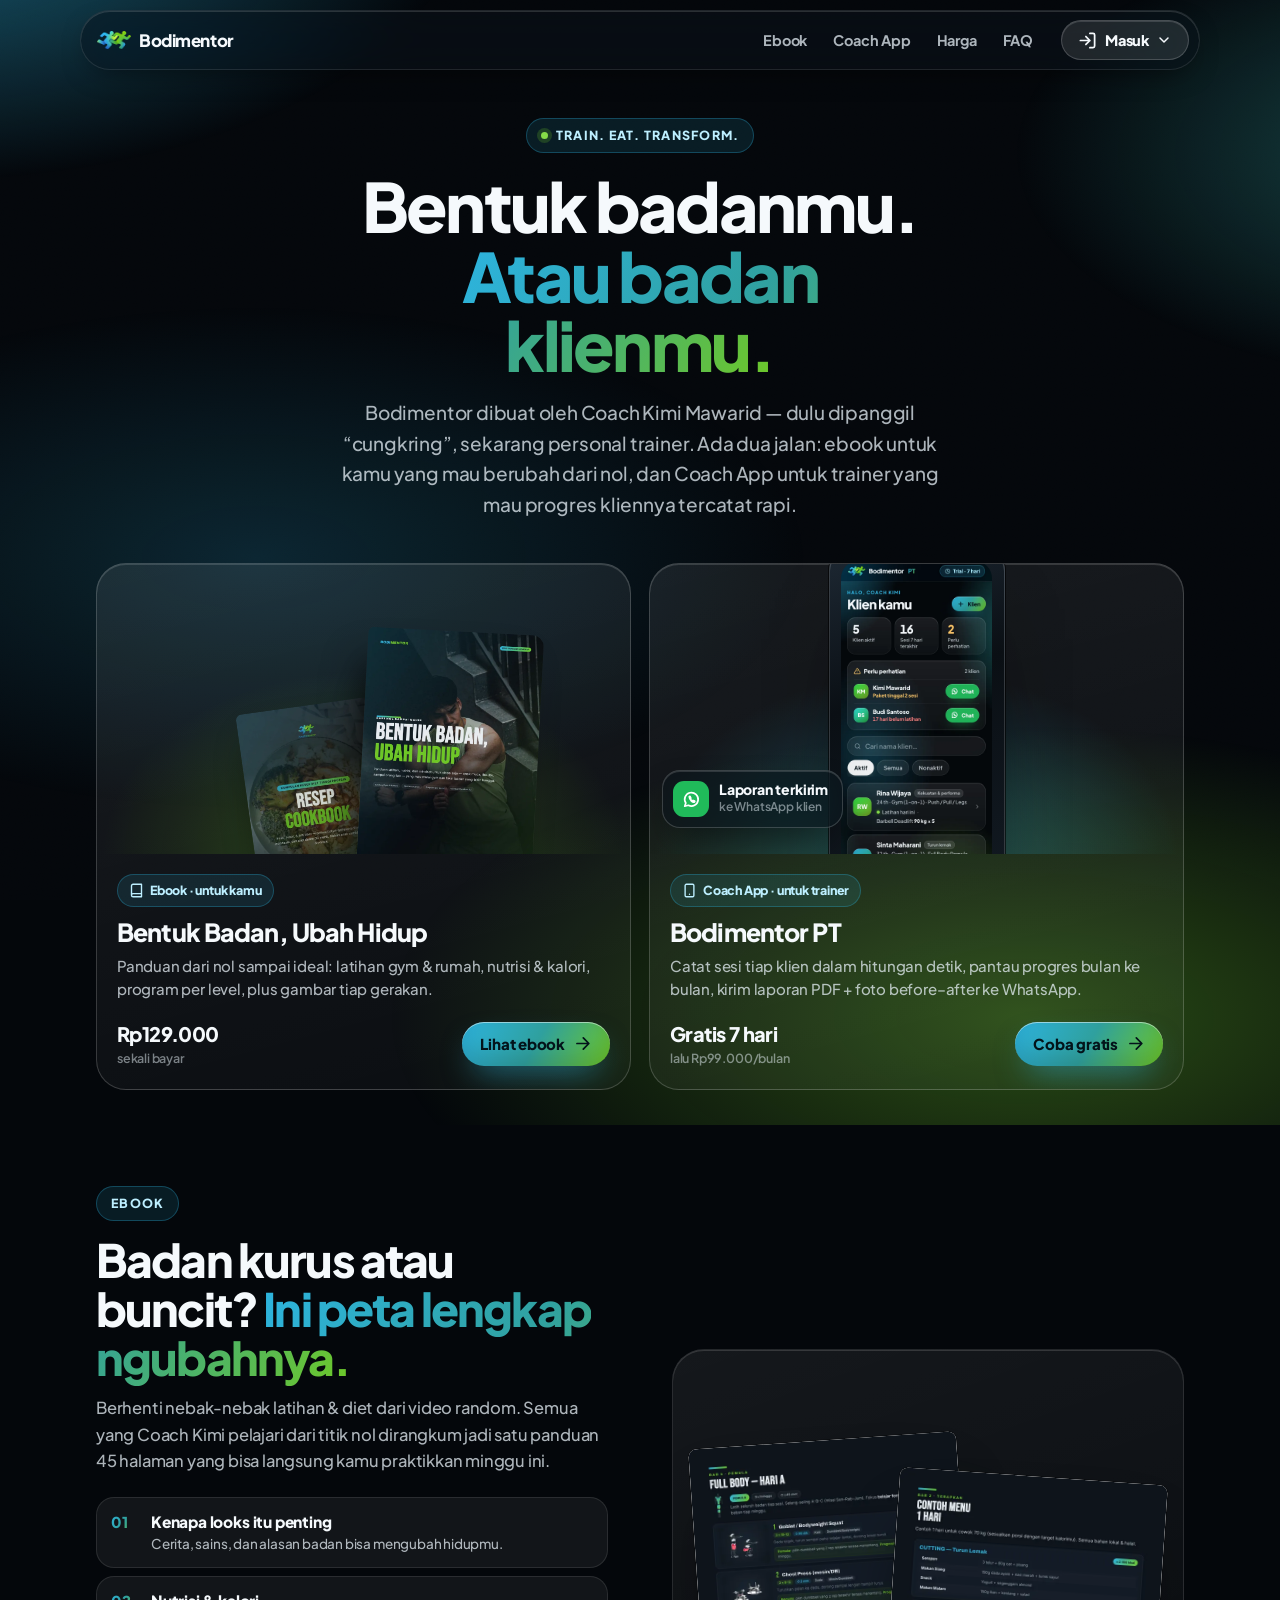
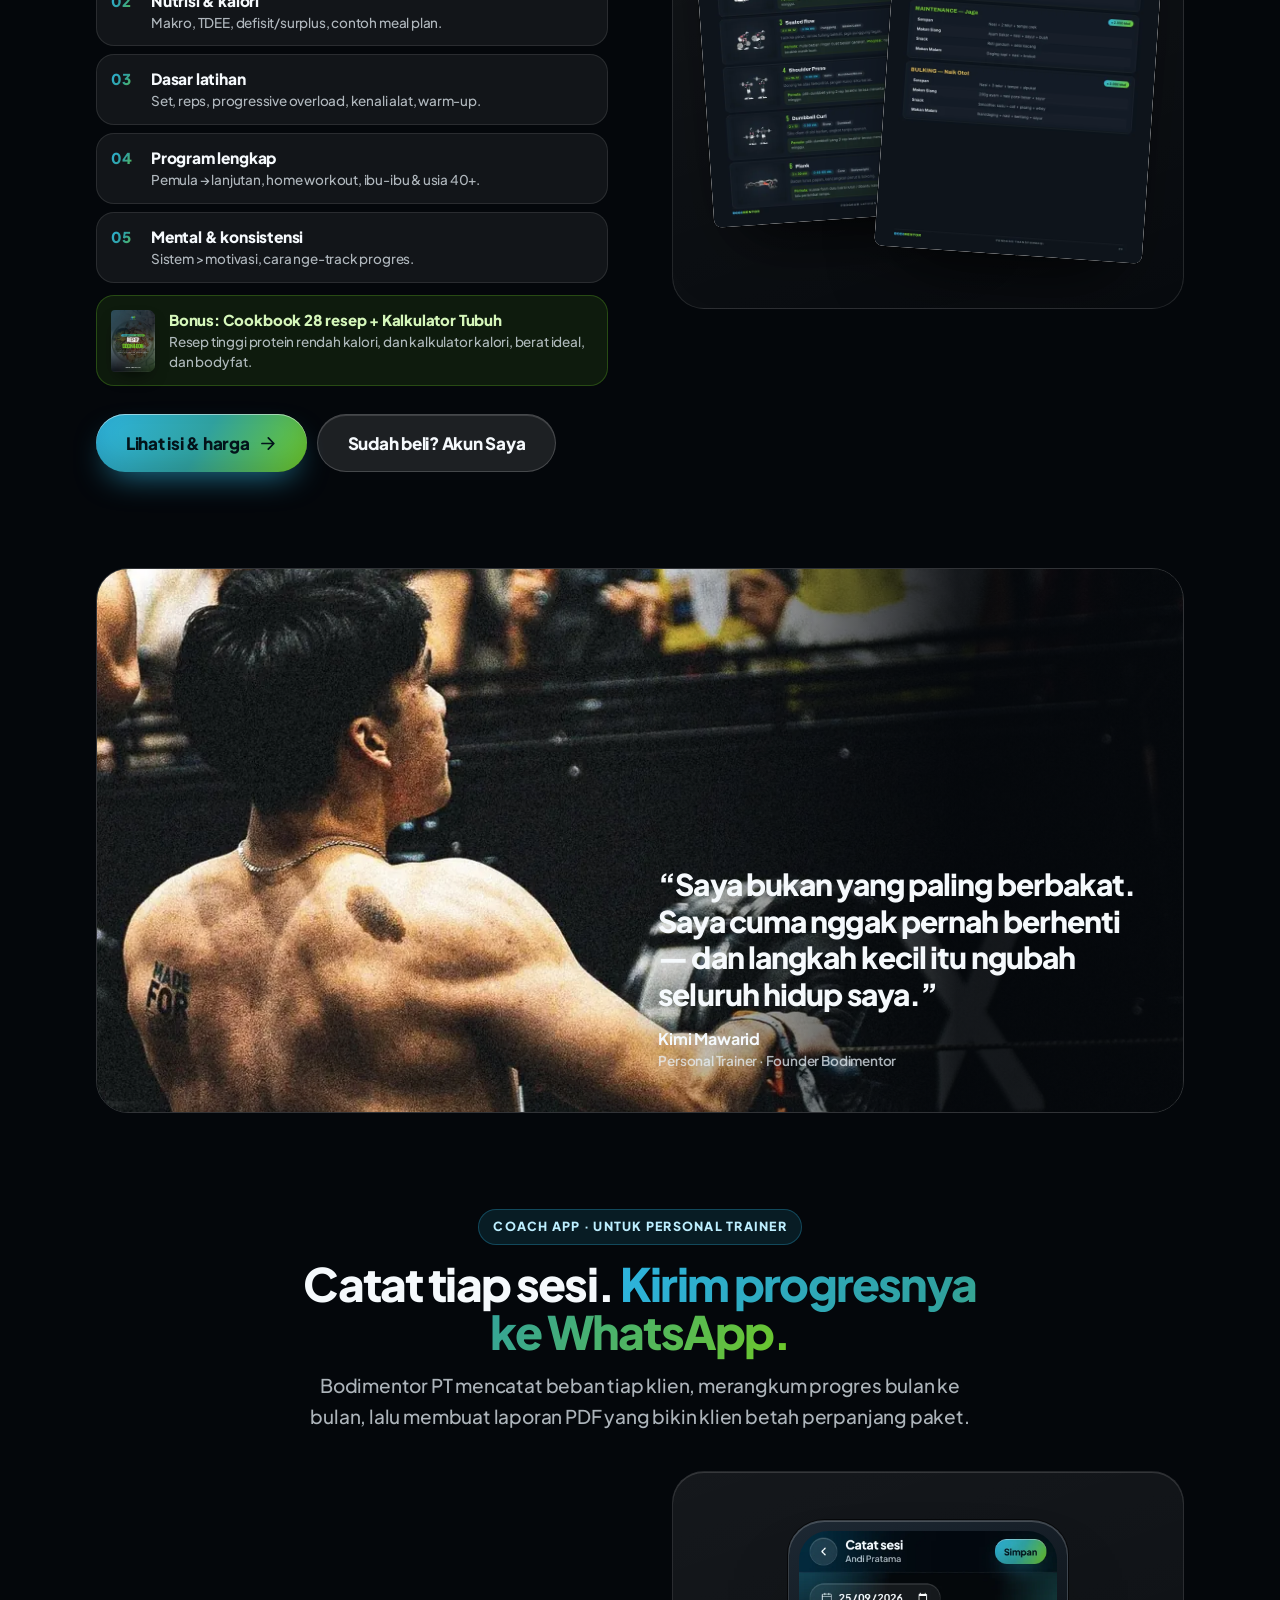
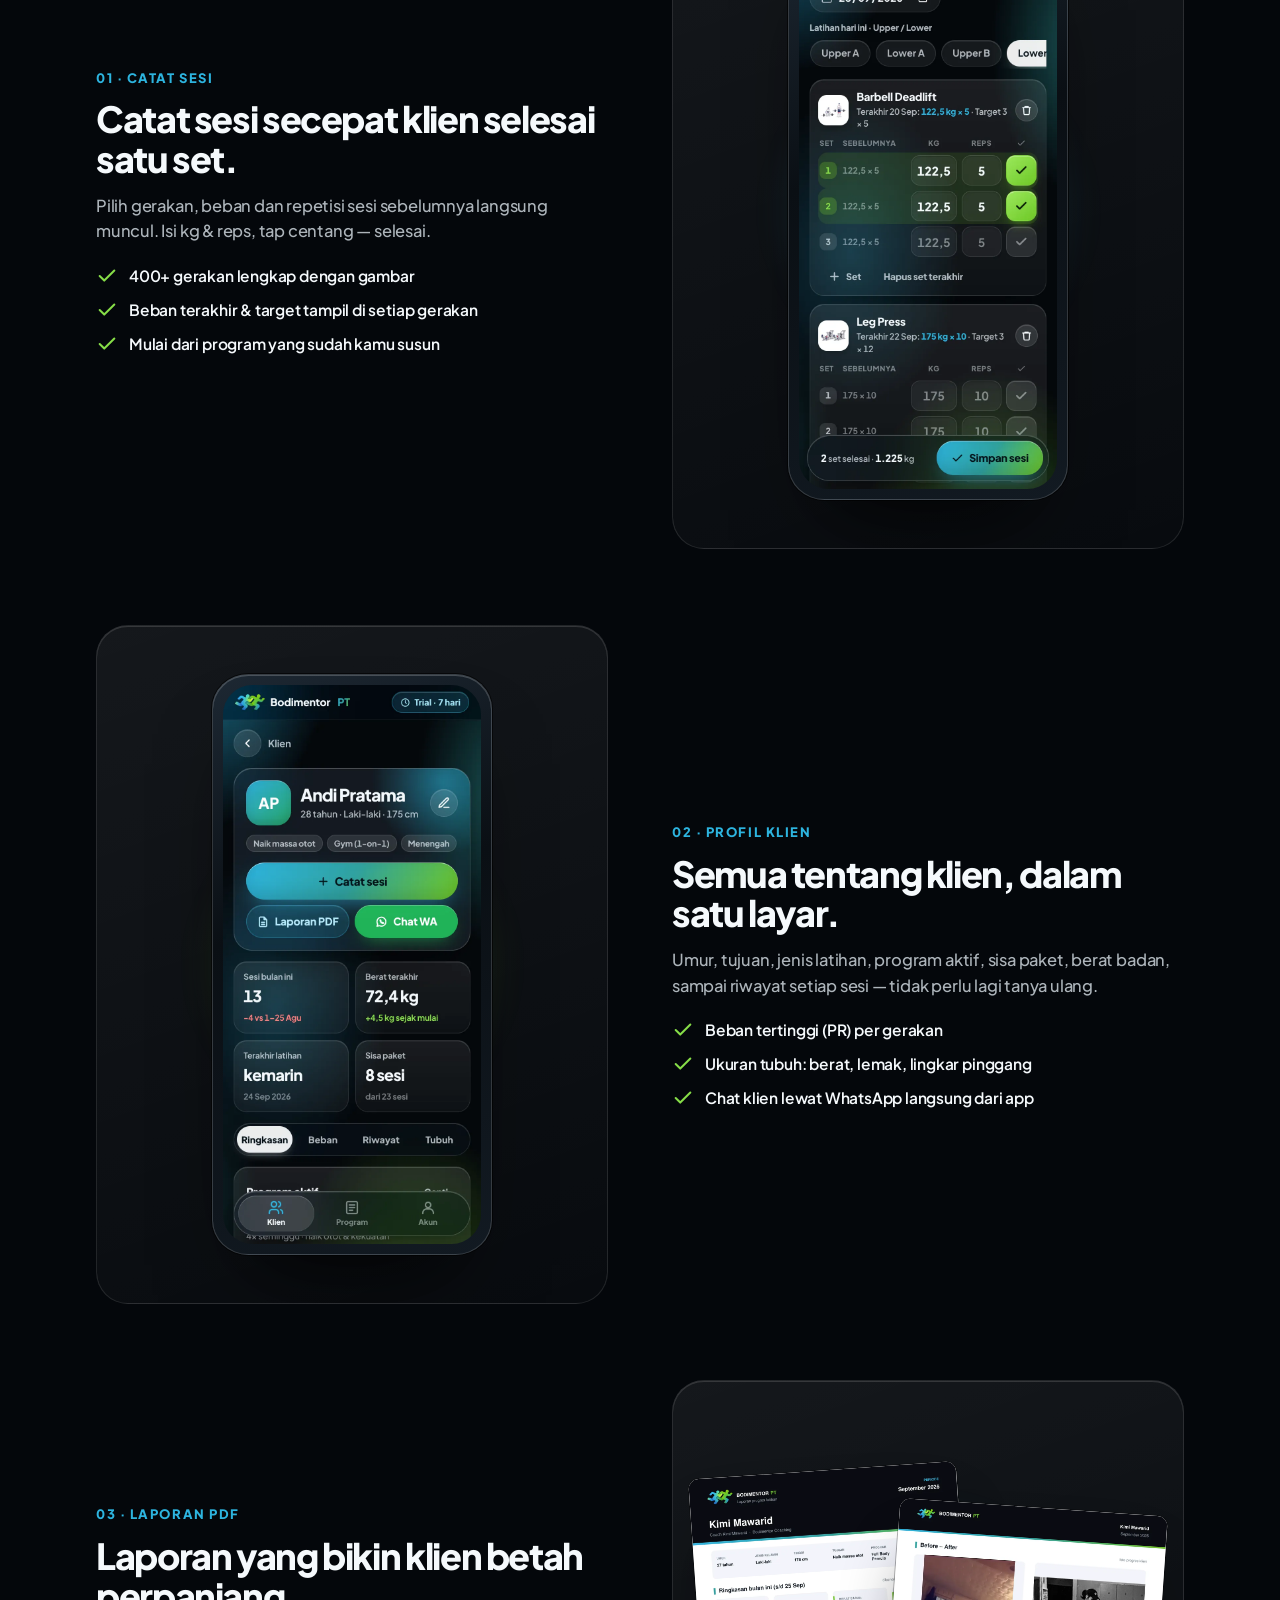
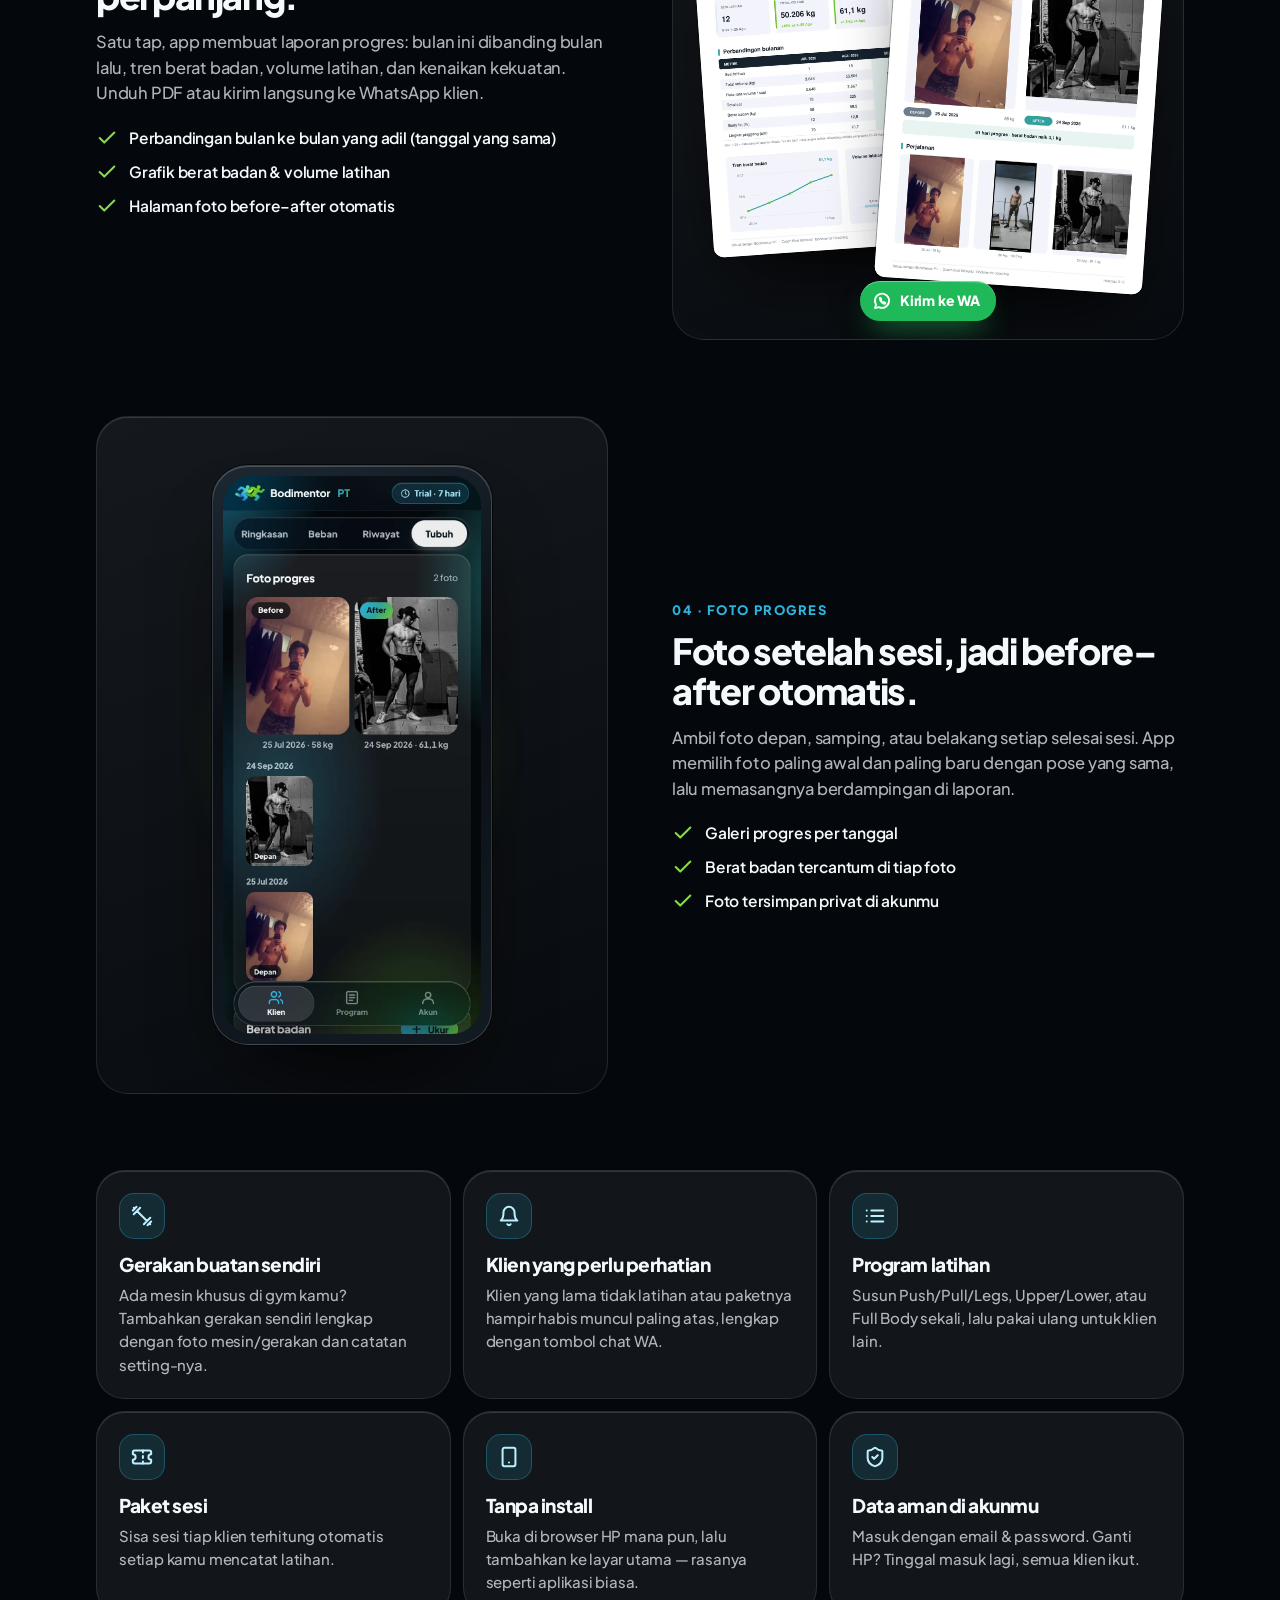
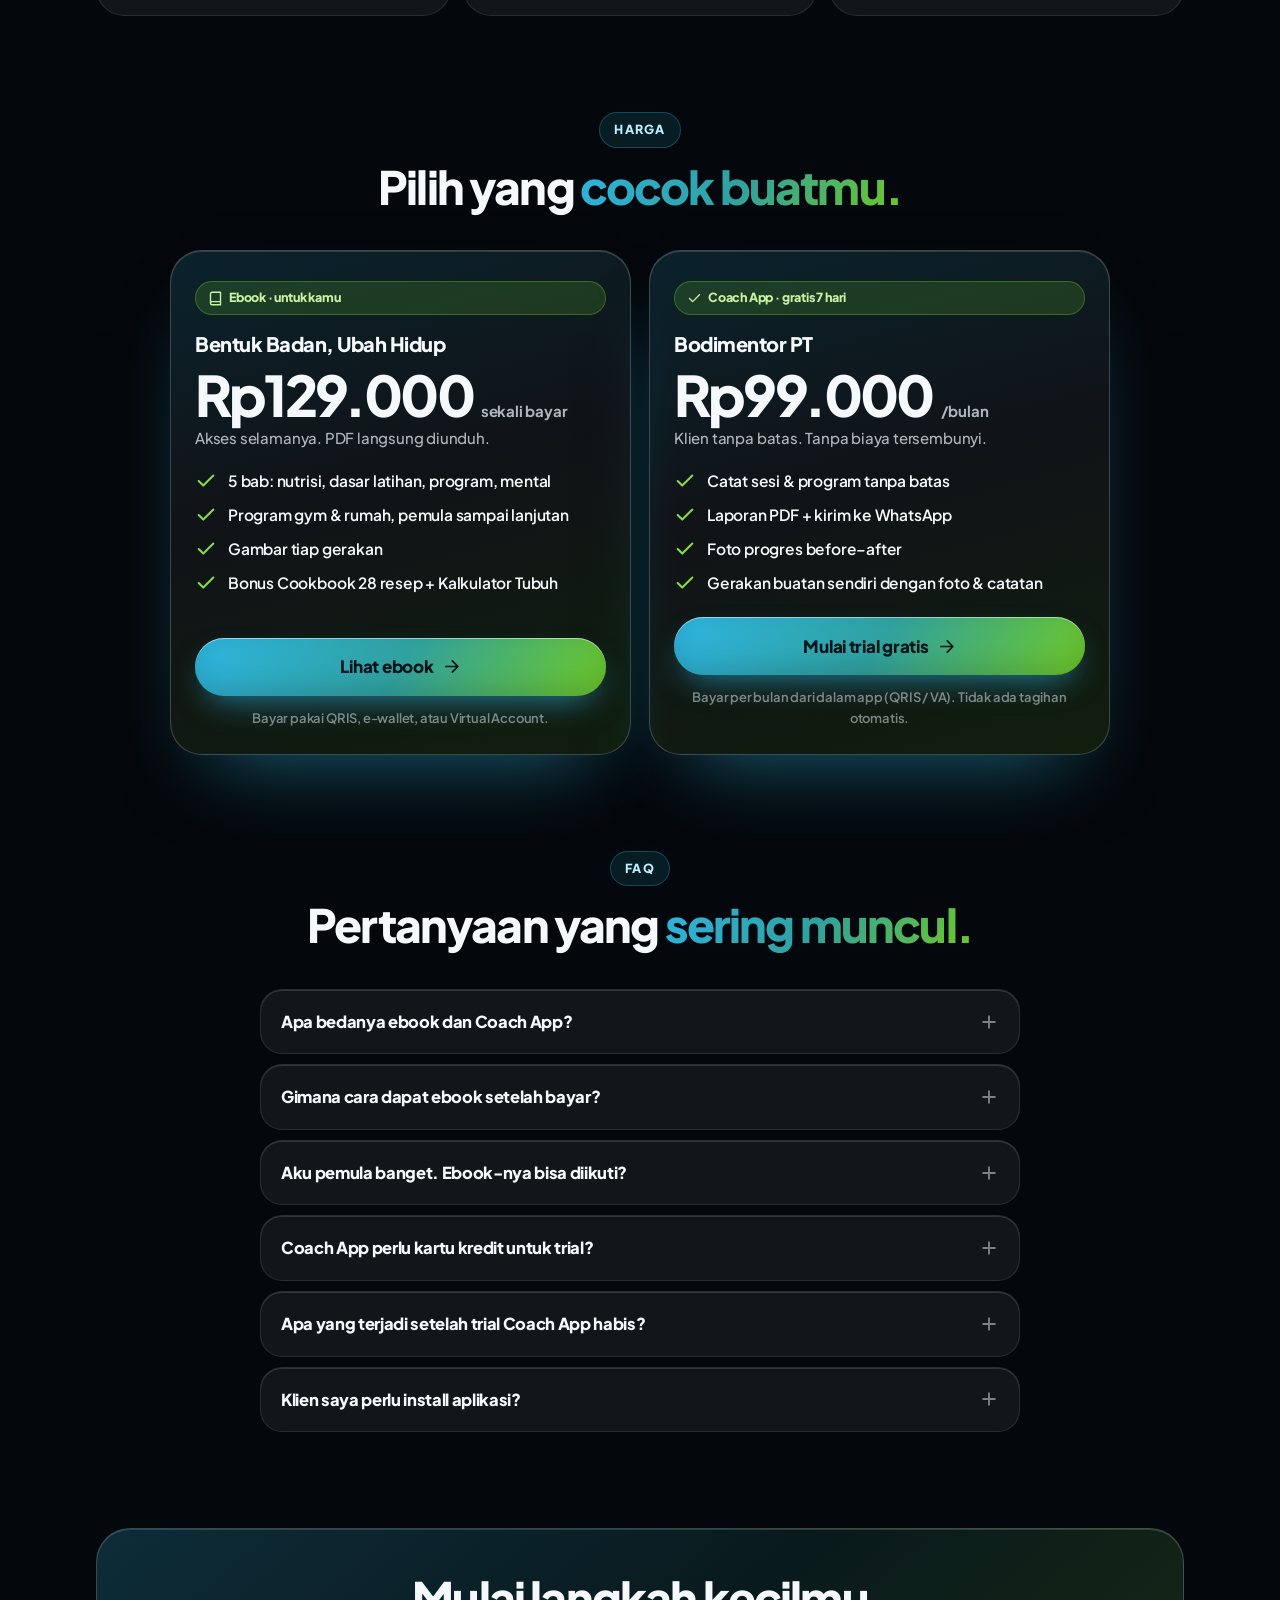
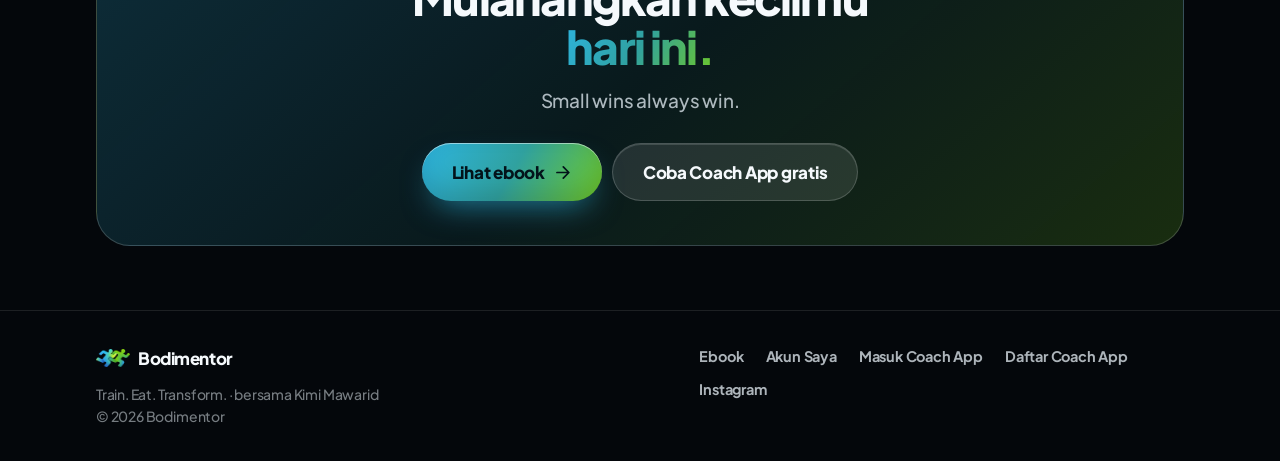
==== index.html @ 8d156406 "Bodimentor: website utama (ebook + Coach App) dan Coach App di /app untuk bodimentor.id Co-Authored-" ====
<!DOCTYPE html>
<html lang="id">
<head>
  <meta charset="UTF-8">
  <script>if(/github\.io$/.test(location.hostname))location.replace('https://bodimentor.id'+(location.pathname.replace(/^\/bodimentor/,'').replace(/\/$/,''))+location.search+location.hash)</script>
  <meta name="viewport" content="width=device-width, initial-scale=1.0, viewport-fit=cover">
  <title>Bodimentor — Train. Eat. Transform.</title>
  <meta name="description" content="Bodimentor oleh Coach Kimi Mawarid: ebook “Bentuk Badan, Ubah Hidup” untuk kamu yang mau berubah dari nol, dan Coach App untuk personal trainer yang mau mencatat progres klien dengan rapi.">
  <meta name="theme-color" content="#04070B">
  <link rel="canonical" href="https://bodimentor.id/">
  <link rel="icon" type="image/png" href="home/img/favicon.png">
  <link rel="apple-touch-icon" href="home/img/apple-touch-icon.png">
  <meta property="og:type" content="website">
  <meta property="og:site_name" content="Bodimentor">
  <meta property="og:url" content="https://bodimentor.id/">
  <meta property="og:title" content="Bodimentor — Train. Eat. Transform.">
  <meta property="og:description" content="Ebook panduan bentuk badan dari nol + Coach App untuk personal trainer. Oleh Coach Kimi Mawarid.">
  <meta property="og:image" content="https://bodimentor.id/home/img/og.jpg">
  <meta name="twitter:card" content="summary_large_image">
  <link rel="preconnect" href="https://fonts.googleapis.com">
  <link rel="preconnect" href="https://fonts.gstatic.com" crossorigin>
  <link href="https://fonts.googleapis.com/css2?family=Plus+Jakarta+Sans:wght@500;600;700;800&display=swap" rel="stylesheet">
  <link rel="stylesheet" href="home/home.css?v=5">
  <script>document.documentElement.classList.add('js');</script>
</head>
<body>
<svg width="0" height="0" style="position:absolute" aria-hidden="true">
  <symbol id="i-check" viewBox="0 0 24 24"><path d="M20 6 9 17l-5-5"/></symbol>
  <symbol id="i-arrow" viewBox="0 0 24 24"><path d="M5 12h14M13 5l7 7-7 7"/></symbol>
  <symbol id="i-login" viewBox="0 0 24 24"><path d="M15 3h4a2 2 0 0 1 2 2v14a2 2 0 0 1-2 2h-4"/><path d="m10 17 5-5-5-5M15 12H3"/></symbol>
  <symbol id="i-wa" viewBox="0 0 24 24"><path d="M3.5 20.5l1.3-4.1A8.5 8.5 0 1 1 8 19.3z"/><path d="M9.2 8.6c.3-.4.7-.5 1-.3l.9 2-.7 1a5.8 5.8 0 0 0 2.6 2.6l1-.7 2 .9c.2.3.1.7-.3 1-1.7 1.2-6.2-2.1-6.5-6.5z"/></symbol>
  <symbol id="i-up" viewBox="0 0 24 24"><path d="m22 7-8.5 8.5-5-5L2 17"/><path d="M16 7h6v6"/></symbol>
  <symbol id="i-camera" viewBox="0 0 24 24"><path d="M14.5 4h-5L7 7H4a2 2 0 0 0-2 2v9a2 2 0 0 0 2 2h16a2 2 0 0 0 2-2V9a2 2 0 0 0-2-2h-3l-2.5-3z"/><circle cx="12" cy="13" r="3"/></symbol>
  <symbol id="i-dumbbell" viewBox="0 0 24 24"><path d="m6.5 6.5 11 11M21 21l-1-1M3 3l1 1M18 22l4-4M2 6l4-4M3 10l7-7M14 21l7-7"/></symbol>
  <symbol id="i-bell" viewBox="0 0 24 24"><path d="M6 8a6 6 0 0 1 12 0c0 7 3 9 3 9H3s3-2 3-9"/><path d="M10.3 21a1.94 1.94 0 0 0 3.4 0"/></symbol>
  <symbol id="i-list" viewBox="0 0 24 24"><path d="M8 6h13M8 12h13M8 18h13M3 6h.01M3 12h.01M3 18h.01"/></symbol>
  <symbol id="i-ticket" viewBox="0 0 24 24"><path d="M2 9a3 3 0 0 1 0 6v2a2 2 0 0 0 2 2h16a2 2 0 0 0 2-2v-2a3 3 0 0 1 0-6V7a2 2 0 0 0-2-2H4a2 2 0 0 0-2 2Z"/><path d="M13 5v2M13 17v2M13 11v2"/></symbol>
  <symbol id="i-phone" viewBox="0 0 24 24"><rect x="5" y="2" width="14" height="20" rx="2"/><path d="M12 18h.01"/></symbol>
  <symbol id="i-shield" viewBox="0 0 24 24"><path d="M20 13c0 5-3.5 7.5-7.66 8.95a1 1 0 0 1-.67-.01C7.5 20.5 4 18 4 13V6a1 1 0 0 1 1-1c2 0 4.5-1.2 6.24-2.72a1.17 1.17 0 0 1 1.52 0C14.51 3.81 17 5 19 5a1 1 0 0 1 1 1z"/><path d="m9 12 2 2 4-4"/></symbol>
  <symbol id="i-plus" viewBox="0 0 24 24"><path d="M12 5v14M5 12h14"/></symbol>
  <symbol id="i-chev" viewBox="0 0 24 24"><path d="m9 18 6-6-6-6"/></symbol>
  <symbol id="i-down" viewBox="0 0 24 24"><path d="m6 9 6 6 6-6"/></symbol>
  <symbol id="i-book" viewBox="0 0 24 24"><path d="M4 19.5v-15A2.5 2.5 0 0 1 6.5 2H20v20H6.5a2.5 2.5 0 0 1 0-5H20"/></symbol>
  <symbol id="i-user" viewBox="0 0 24 24"><path d="M19 21v-2a4 4 0 0 0-4-4H9a4 4 0 0 0-4 4v2"/><circle cx="12" cy="7" r="4"/></symbol>
</svg>

<header class="hdr" id="hdr">
  <nav class="nav" aria-label="Utama">
    <a class="brand" href="./" aria-label="Bodimentor — beranda"><img src="home/img/mark.webp" width="160" height="85" alt="">Bodimentor</a>
    <div class="nav-links">
      <a href="#ebook">Ebook</a>
      <a href="#coach">Coach App</a>
      <a href="#harga">Harga</a>
      <a href="#faq">FAQ</a>
    </div>
    <details class="dd" id="loginMenu">
      <summary class="btn sm"><svg class="ic"><use href="#i-login"/></svg><span>Masuk</span><svg class="ic chev"><use href="#i-down"/></svg></summary>
      <div class="dd-menu">
        <a href="app#/masuk" id="navCoach"><span class="dd-ic"><svg class="ic"><use href="#i-phone"/></svg></span><span><b>Coach App</b><small>Untuk personal trainer</small></span></a>
        <a href="akun"><span class="dd-ic"><svg class="ic"><use href="#i-user"/></svg></span><span><b>Akun Saya</b><small>Untuk pembeli ebook</small></span></a>
      </div>
    </details>
  </nav>
</header>

<main>
  <!-- HERO: dua produk -->
  <section class="hero">
    <div class="wrap">
      <span class="eyebrow"><i></i>Train. Eat. Transform.</span>
      <h1>Bentuk badanmu. <span class="gt">Atau badan klienmu.</span></h1>
      <p class="lead">Bodimentor dibuat oleh Coach Kimi Mawarid — dulu dipanggil “cungkring”, sekarang personal trainer. Ada dua jalan: ebook untuk kamu yang mau berubah dari nol, dan Coach App untuk trainer yang mau progres kliennya tercatat rapi.</p>

      <div class="prods">
        <a class="prod rv" href="ebook">
          <div class="prod-vis ebook-vis">
            <img class="pv-cook" src="home/img/cookbook.webp" width="420" height="595" alt="" loading="eager">
            <img class="pv-cover" src="home/img/ebook-cover.webp" width="640" height="906" alt="Sampul ebook Bodimentor: Bentuk Badan, Ubah Hidup" fetchpriority="high">
          </div>
          <div class="prod-txt">
            <span class="ptag"><svg class="ic"><use href="#i-book"/></svg>Ebook · untuk kamu</span>
            <h2>Bentuk Badan, Ubah Hidup</h2>
            <p>Panduan dari nol sampai ideal: latihan gym &amp; rumah, nutrisi &amp; kalori, program per level, plus gambar tiap gerakan.</p>
            <div class="prod-foot"><span class="pp"><b>Rp129.000</b><small>sekali bayar</small></span><span class="btn primary">Lihat ebook <svg class="ic"><use href="#i-arrow"/></svg></span></div>
          </div>
        </a>
        <a class="prod rv" href="app#/daftar">
          <div class="prod-vis app-vis">
            <div class="phone"><img src="home/img/app-klien.webp" width="780" height="1688" alt="Coach App: daftar klien dan klien yang perlu perhatian"></div>
            <div class="chip c1"><span class="ci"><svg class="ic"><use href="#i-wa"/></svg></span><div><b>Laporan terkirim</b><span>ke WhatsApp klien</span></div></div>
          </div>
          <div class="prod-txt">
            <span class="ptag"><svg class="ic"><use href="#i-phone"/></svg>Coach App · untuk trainer</span>
            <h2>Bodimentor PT</h2>
            <p>Catat sesi tiap klien dalam hitungan detik, pantau progres bulan ke bulan, kirim laporan PDF + foto before–after ke WhatsApp.</p>
            <div class="prod-foot"><span class="pp"><b>Gratis 7 hari</b><small>lalu Rp99.000/bulan</small></span><span class="btn primary">Coba gratis <svg class="ic"><use href="#i-arrow"/></svg></span></div>
          </div>
        </a>
      </div>
    </div>
  </section>

  <!-- EBOOK -->
  <section class="sec" id="ebook">
    <div class="wrap">
      <div class="feat">
        <div class="txt rv">
          <span class="eyebrow">Ebook</span>
          <h2 class="h2-l">Badan kurus atau buncit? <span class="gt">Ini peta lengkap ngubahnya.</span></h2>
          <p class="lead">Berhenti nebak-nebak latihan &amp; diet dari video random. Semua yang Coach Kimi pelajari dari titik nol dirangkum jadi satu panduan 45 halaman yang bisa langsung kamu praktikkan minggu ini.</p>
          <ol class="chapters">
            <li><span>01</span><div><b>Kenapa looks itu penting</b><small>Cerita, sains, dan alasan badan bisa mengubah hidupmu.</small></div></li>
            <li><span>02</span><div><b>Nutrisi &amp; kalori</b><small>Makro, TDEE, defisit/surplus, contoh meal plan.</small></div></li>
            <li><span>03</span><div><b>Dasar latihan</b><small>Set, reps, progressive overload, kenali alat, warm-up.</small></div></li>
            <li><span>04</span><div><b>Program lengkap</b><small>Pemula → lanjutan, home workout, ibu-ibu &amp; usia 40+.</small></div></li>
            <li><span>05</span><div><b>Mental &amp; konsistensi</b><small>Sistem &gt; motivasi, cara nge-track progres.</small></div></li>
          </ol>
          <div class="bonus"><img src="home/img/cookbook.webp" width="420" height="595" alt="" loading="lazy"><div><b>Bonus: Cookbook 28 resep + Kalkulator Tubuh</b><small>Resep tinggi protein rendah kalori, dan kalkulator kalori, berat ideal, dan body fat.</small></div></div>
          <div class="cta-row left">
            <a class="btn lg primary" href="ebook">Lihat isi &amp; harga <svg class="ic"><use href="#i-arrow"/></svg></a>
            <a class="btn lg" href="akun">Sudah beli? Akun Saya</a>
          </div>
        </div>
        <div class="stage g rv">
          <div class="paper a"><img src="home/img/ebook-program.webp" width="560" height="793" alt="Halaman program latihan Full Body di ebook" loading="lazy"></div>
          <div class="paper b"><img src="home/img/ebook-meal.webp" width="560" height="792" alt="Halaman contoh menu satu hari di ebook" loading="lazy"></div>
        </div>
      </div>
    </div>
  </section>

  <!-- COACH KIMI -->
  <section class="sec" id="kimi">
    <div class="wrap">
      <figure class="kimi rv">
        <img src="home/img/kimi.webp" width="1100" height="733" alt="Coach Kimi Mawarid sedang latihan" loading="lazy">
        <figcaption>
          <blockquote>“Saya bukan yang paling berbakat. Saya cuma nggak pernah berhenti — dan langkah kecil itu ngubah seluruh hidup saya.”</blockquote>
          <b>Kimi Mawarid</b><span>Personal Trainer · Founder Bodimentor</span>
        </figcaption>
      </figure>
    </div>
  </section>

  <!-- COACH APP -->
  <section class="sec" id="coach">
    <div class="wrap">
      <div class="sec-head rv">
        <span class="eyebrow">Coach App · untuk personal trainer</span>
        <h2>Catat tiap sesi. <span class="gt">Kirim progresnya ke WhatsApp.</span></h2>
        <p class="lead">Bodimentor PT mencatat beban tiap klien, merangkum progres bulan ke bulan, lalu membuat laporan PDF yang bikin klien betah perpanjang paket.</p>
      </div>

      <div class="feat">
        <div class="txt rv">
          <span class="num">01 · Catat sesi</span>
          <h3>Catat sesi secepat klien selesai satu set.</h3>
          <p>Pilih gerakan, beban dan repetisi sesi sebelumnya langsung muncul. Isi kg &amp; reps, tap centang — selesai.</p>
          <ul class="ticks">
            <li><svg class="ic"><use href="#i-check"/></svg>400+ gerakan lengkap dengan gambar</li>
            <li><svg class="ic"><use href="#i-check"/></svg>Beban terakhir &amp; target tampil di setiap gerakan</li>
            <li><svg class="ic"><use href="#i-check"/></svg>Mulai dari program yang sudah kamu susun</li>
          </ul>
        </div>
        <div class="stage rv"><div class="phone"><img src="home/img/app-sesi.webp" width="780" height="1688" alt="Layar catat sesi dengan beban sebelumnya" loading="lazy"></div></div>
      </div>

      <div class="feat flip">
        <div class="txt rv">
          <span class="num">02 · Profil klien</span>
          <h3>Semua tentang klien, dalam satu layar.</h3>
          <p>Umur, tujuan, jenis latihan, program aktif, sisa paket, berat badan, sampai riwayat setiap sesi — tidak perlu lagi tanya ulang.</p>
          <ul class="ticks">
            <li><svg class="ic"><use href="#i-check"/></svg>Beban tertinggi (PR) per gerakan</li>
            <li><svg class="ic"><use href="#i-check"/></svg>Ukuran tubuh: berat, lemak, lingkar pinggang</li>
            <li><svg class="ic"><use href="#i-check"/></svg>Chat klien lewat WhatsApp langsung dari app</li>
          </ul>
        </div>
        <div class="stage g rv"><div class="phone"><img src="home/img/app-detail.webp" width="780" height="1688" alt="Profil klien dengan ringkasan progres" loading="lazy"></div></div>
      </div>

      <div class="feat" id="laporan">
        <div class="txt rv">
          <span class="num">03 · Laporan PDF</span>
          <h3>Laporan yang bikin klien betah perpanjang.</h3>
          <p>Satu tap, app membuat laporan progres: bulan ini dibanding bulan lalu, tren berat badan, volume latihan, dan kenaikan kekuatan. Unduh PDF atau kirim langsung ke WhatsApp klien.</p>
          <ul class="ticks">
            <li><svg class="ic"><use href="#i-check"/></svg>Perbandingan bulan ke bulan yang adil (tanggal yang sama)</li>
            <li><svg class="ic"><use href="#i-check"/></svg>Grafik berat badan &amp; volume latihan</li>
            <li><svg class="ic"><use href="#i-check"/></svg>Halaman foto before–after otomatis</li>
          </ul>
        </div>
        <div class="stage rv">
          <div class="paper a"><img src="home/img/laporan-1.webp" width="1000" height="1414" alt="Contoh laporan progres halaman 1: ringkasan dan perbandingan bulanan" loading="lazy"></div>
          <div class="paper b"><img src="home/img/laporan-3.webp" width="1000" height="1414" alt="Contoh laporan progres halaman 3: foto before dan after" loading="lazy"></div>
          <span class="wa-tag"><svg class="ic"><use href="#i-wa"/></svg>Kirim ke WA</span>
        </div>
      </div>

      <div class="feat flip">
        <div class="txt rv">
          <span class="num">04 · Foto progres</span>
          <h3>Foto setelah sesi, jadi before–after otomatis.</h3>
          <p>Ambil foto depan, samping, atau belakang setiap selesai sesi. App memilih foto paling awal dan paling baru dengan pose yang sama, lalu memasangnya berdampingan di laporan.</p>
          <ul class="ticks">
            <li><svg class="ic"><use href="#i-check"/></svg>Galeri progres per tanggal</li>
            <li><svg class="ic"><use href="#i-check"/></svg>Berat badan tercantum di tiap foto</li>
            <li><svg class="ic"><use href="#i-check"/></svg>Foto tersimpan privat di akunmu</li>
          </ul>
        </div>
        <div class="stage g rv"><div class="phone"><img src="home/img/app-foto.webp" width="780" height="1688" alt="Foto progres before dan after di tab Tubuh" loading="lazy"></div></div>
      </div>

      <div class="grid3 more">
        <div class="card mini rv"><span class="mi"><svg class="ic"><use href="#i-dumbbell"/></svg></span><h3>Gerakan buatan sendiri</h3><p>Ada mesin khusus di gym kamu? Tambahkan gerakan sendiri lengkap dengan foto mesin/gerakan dan catatan setting-nya.</p></div>
        <div class="card mini rv"><span class="mi"><svg class="ic"><use href="#i-bell"/></svg></span><h3>Klien yang perlu perhatian</h3><p>Klien yang lama tidak latihan atau paketnya hampir habis muncul paling atas, lengkap dengan tombol chat WA.</p></div>
        <div class="card mini rv"><span class="mi"><svg class="ic"><use href="#i-list"/></svg></span><h3>Program latihan</h3><p>Susun Push/Pull/Legs, Upper/Lower, atau Full Body sekali, lalu pakai ulang untuk klien lain.</p></div>
        <div class="card mini rv"><span class="mi"><svg class="ic"><use href="#i-ticket"/></svg></span><h3>Paket sesi</h3><p>Sisa sesi tiap klien terhitung otomatis setiap kamu mencatat latihan.</p></div>
        <div class="card mini rv"><span class="mi"><svg class="ic"><use href="#i-phone"/></svg></span><h3>Tanpa install</h3><p>Buka di browser HP mana pun, lalu tambahkan ke layar utama — rasanya seperti aplikasi biasa.</p></div>
        <div class="card mini rv"><span class="mi"><svg class="ic"><use href="#i-shield"/></svg></span><h3>Data aman di akunmu</h3><p>Masuk dengan email &amp; password. Ganti HP? Tinggal masuk lagi, semua klien ikut.</p></div>
      </div>
    </div>
  </section>

  <!-- HARGA -->
  <section class="sec" id="harga">
    <div class="wrap">
      <div class="sec-head rv">
        <span class="eyebrow">Harga</span>
        <h2>Pilih yang <span class="gt">cocok buatmu.</span></h2>
      </div>
      <div class="prices">
        <div class="price rv">
          <span class="tag"><svg class="ic" style="width:15px;height:15px"><use href="#i-book"/></svg>Ebook · untuk kamu</span>
          <h3>Bentuk Badan, Ubah Hidup</h3>
          <div class="amt"><b>Rp129.000</b><span>sekali bayar</span></div>
          <p class="sub">Akses selamanya. PDF langsung diunduh.</p>
          <ul class="ticks">
            <li><svg class="ic"><use href="#i-check"/></svg>5 bab: nutrisi, dasar latihan, program, mental</li>
            <li><svg class="ic"><use href="#i-check"/></svg>Program gym &amp; rumah, pemula sampai lanjutan</li>
            <li><svg class="ic"><use href="#i-check"/></svg>Gambar tiap gerakan</li>
            <li><svg class="ic"><use href="#i-check"/></svg>Bonus Cookbook 28 resep + Kalkulator Tubuh</li>
          </ul>
          <a class="btn lg primary" href="ebook">Lihat ebook <svg class="ic"><use href="#i-arrow"/></svg></a>
          <p class="note">Bayar pakai QRIS, e-wallet, atau Virtual Account.</p>
        </div>
        <div class="price rv">
          <span class="tag"><svg class="ic" style="width:15px;height:15px"><use href="#i-check"/></svg>Coach App · gratis 7 hari</span>
          <h3>Bodimentor PT</h3>
          <div class="amt"><b>Rp99.000</b><span>/bulan</span></div>
          <p class="sub">Klien tanpa batas. Tanpa biaya tersembunyi.</p>
          <ul class="ticks">
            <li><svg class="ic"><use href="#i-check"/></svg>Catat sesi &amp; program tanpa batas</li>
            <li><svg class="ic"><use href="#i-check"/></svg>Laporan PDF + kirim ke WhatsApp</li>
            <li><svg class="ic"><use href="#i-check"/></svg>Foto progres before–after</li>
            <li><svg class="ic"><use href="#i-check"/></svg>Gerakan buatan sendiri dengan foto &amp; catatan</li>
          </ul>
          <a class="btn lg primary" href="app#/daftar">Mulai trial gratis <svg class="ic"><use href="#i-arrow"/></svg></a>
          <p class="note">Bayar per bulan dari dalam app (QRIS / VA). Tidak ada tagihan otomatis.</p>
        </div>
      </div>
    </div>
  </section>

  <!-- FAQ -->
  <section class="sec" id="faq">
    <div class="wrap">
      <div class="sec-head rv">
        <span class="eyebrow">FAQ</span>
        <h2>Pertanyaan yang <span class="gt">sering muncul.</span></h2>
      </div>
      <div class="faq">
        <details class="rv"><summary>Apa bedanya ebook dan Coach App?<svg class="ic"><use href="#i-plus"/></svg></summary><p>Ebook untuk kamu yang mau membentuk badan sendiri — isinya panduan latihan, nutrisi, dan program. Coach App untuk personal trainer yang mau mencatat latihan dan progres klien-kliennya, lalu mengirim laporan ke mereka.</p></details>
        <details class="rv"><summary>Gimana cara dapat ebook setelah bayar?<svg class="ic"><use href="#i-plus"/></svg></summary><p>Instan. Begitu pembayaran lunas, tombol download muncul dan link-nya dikirim ke email kamu. Kapan pun bisa diunduh lagi lewat Akun Saya.</p></details>
        <details class="rv"><summary>Aku pemula banget. Ebook-nya bisa diikuti?<svg class="ic"><use href="#i-plus"/></svg></summary><p>Bisa. Ebook dirancang dari nol: ada penjelasan istilah, cara baca program, gambar tiap gerakan, dan program pemula yang tinggal diikuti — di gym maupun di rumah.</p></details>
        <details class="rv"><summary>Coach App perlu kartu kredit untuk trial?<svg class="ic"><use href="#i-plus"/></svg></summary><p>Tidak. Cukup daftar dengan email dan password, semua fitur langsung terbuka selama 7 hari.</p></details>
        <details class="rv"><summary>Apa yang terjadi setelah trial Coach App habis?<svg class="ic"><use href="#i-plus"/></svg></summary><p>Data klien kamu tetap aman dan tetap bisa dilihat. Untuk lanjut mencatat sesi dan mengirim laporan, aktifkan langganan Rp99.000/bulan dari menu Akun. Tidak ada tagihan otomatis — kamu diingatkan sebelum masa aktif habis.</p></details>
        <details class="rv"><summary>Klien saya perlu install aplikasi?<svg class="ic"><use href="#i-plus"/></svg></summary><p>Tidak. Coach App hanya untuk trainer. Klien menerima laporan PDF lewat WhatsApp dan bisa langsung membukanya di HP.</p></details>
      </div>
    </div>
  </section>

  <div class="wrap">
    <div class="final rv">
      <h2>Mulai langkah kecilmu <span class="gt">hari ini.</span></h2>
      <p class="lead">Small wins always win.</p>
      <div class="cta-row" style="animation:none">
        <a class="btn lg primary" href="ebook">Lihat ebook <svg class="ic"><use href="#i-arrow"/></svg></a>
        <a class="btn lg" href="app#/daftar">Coba Coach App gratis</a>
      </div>
    </div>
  </div>
</main>

<footer class="foot">
  <div class="wrap">
    <div>
      <a class="brand" href="./"><img src="home/img/mark.webp" width="160" height="85" alt="">Bodimentor</a>
      <p style="margin-top:10px">Train. Eat. Transform. · bersama Kimi Mawarid<br>© 2026 Bodimentor</p>
    </div>
    <nav aria-label="Footer">
      <a href="ebook">Ebook</a>
      <a href="akun">Akun Saya</a>
      <a href="app#/masuk">Masuk Coach App</a>
      <a href="app#/daftar">Daftar Coach App</a>
      <a href="https://instagram.com/kimizz" target="_blank" rel="noopener">Instagram</a>
    </nav>
  </div>
</footer>

<script src="home/home.js?v=3" defer></script>
</body>
</html>
---- home/home.css ----
/* ============================================================
   BODIMENTOR PT — Landing (bodimentor.com)
   Bahasa visual sama dengan aplikasi: aura brand di belakang,
   kaca beku hanya di chrome yang melayang (header, chip).
   ============================================================ */
:root {
  --c1: 45 180 223;  /* cyan  */
  --c2: 48 161 159;  /* teal  */
  --c3: 110 200 39;  /* green */
  --grad: linear-gradient(120deg, rgb(var(--c1)) 0%, rgb(var(--c2)) 50%, rgb(var(--c3)) 100%);
  --bg: #04070B;
  --ink: #F5F9FC;
  --ink-2: rgba(232, 241, 248, .74);
  --ink-3: rgba(232, 241, 248, .5);
  --tint: rgba(255, 255, 255, .06);
  --tint-2: rgba(255, 255, 255, .1);
  --stroke: rgba(255, 255, 255, .1);
  --stroke-2: rgba(255, 255, 255, .18);
  --spec: inset 0 1px 0 rgba(255, 255, 255, .14);
  --frost: blur(26px) saturate(190%);
  --green: #86DD48; --rose: #FF8A8A; --wa: #22C35E;
  --font: 'Plus Jakarta Sans', -apple-system, 'SF Pro Text', 'Segoe UI', Roboto, sans-serif;
  --ease: cubic-bezier(.22, 1, .36, 1);
  --wrap: 1120px;
  color-scheme: dark;
}
* { box-sizing: border-box; margin: 0; padding: 0; }
html { -webkit-text-size-adjust: 100%; -webkit-tap-highlight-color: transparent; scroll-behavior: smooth; }
body {
  font-family: var(--font); font-size: 16px; font-weight: 500; line-height: 1.55; letter-spacing: -0.012em;
  background: var(--bg); color: var(--ink); overflow-x: hidden; -webkit-font-smoothing: antialiased;
}
body::before {
  content: ''; position: fixed; inset: -25%; z-index: -2; pointer-events: none;
  background:
    radial-gradient(40% 28% at 12% 10%, rgb(var(--c1) / .5), transparent 72%),
    radial-gradient(34% 24% at 94% 28%, rgb(var(--c2) / .42), transparent 72%),
    radial-gradient(40% 26% at 30% 58%, rgb(var(--c1) / .18), transparent 72%),
    radial-gradient(46% 30% at 70% 92%, rgb(var(--c3) / .36), transparent 72%);
  animation: drift 32s var(--ease) infinite alternate; will-change: transform;
}
body::after {
  content: ''; position: fixed; inset: 0; z-index: -1; pointer-events: none; opacity: .05; mix-blend-mode: overlay;
  background-image: url("data:image/svg+xml;utf8,<svg xmlns='http://www.w3.org/2000/svg' width='160' height='160'><filter id='n'><feTurbulence type='fractalNoise' baseFrequency='.85' numOctaves='2' stitchTiles='stitch'/></filter><rect width='100%25' height='100%25' filter='url(%23n)'/></svg>");
}
@keyframes drift { to { transform: translate3d(4%, -3%, 0) rotate(7deg) scale(1.07); } }
@media (prefers-reduced-motion: reduce) {
  html { scroll-behavior: auto; }
  body::before { animation: none; }
  *, *::before, *::after { transition-duration: .01ms !important; animation-duration: .01ms !important; }
}
::selection { background: rgb(var(--c1) / .5); }
a { color: inherit; text-decoration: none; }
img { display: block; max-width: 100%; height: auto; }
svg.ic { width: 20px; height: 20px; flex: none; fill: none; stroke: currentColor; stroke-width: 2.2; stroke-linecap: round; stroke-linejoin: round; }
.gt { background: var(--grad); -webkit-background-clip: text; background-clip: text; color: transparent; }
.wrap { width: 100%; max-width: var(--wrap); margin: 0 auto; padding: 0 16px; }
section { scroll-margin-top: 84px; }

/* ---------- tipografi ---------- */
.eyebrow {
  display: inline-flex; align-items: center; gap: 8px; font-size: 12.5px; font-weight: 800; letter-spacing: .1em; text-transform: uppercase;
  color: #BDEFFF; padding: 7px 14px; border-radius: 999px; background: rgb(var(--c1) / .12); border: 1px solid rgb(var(--c1) / .3);
}
.eyebrow i { width: 7px; height: 7px; border-radius: 50%; background: var(--green); box-shadow: 0 0 0 4px rgb(var(--c3) / .22); }
h1 { font-size: clamp(38px, 10.4vw, 68px); font-weight: 800; letter-spacing: -0.04em; line-height: 1.02; }
h2 { font-size: clamp(30px, 7.6vw, 46px); font-weight: 800; letter-spacing: -0.04em; line-height: 1.06; }
h3 { font-size: 19px; font-weight: 800; letter-spacing: -0.025em; line-height: 1.25; }
.lead { font-size: clamp(17px, 4.4vw, 19px); color: var(--ink-2); line-height: 1.6; }
.sec-head { max-width: 680px; margin: 0 auto 40px; text-align: center; }
.sec-head h2 { margin: 14px 0 14px; }
.sec-head .eyebrow { margin: 0 auto; }

/* ---------- tombol ---------- */
.btn {
  display: inline-flex; align-items: center; justify-content: center; gap: 8px; height: 52px; padding: 0 24px; border-radius: 999px;
  font-size: 16px; font-weight: 800; letter-spacing: -0.015em; white-space: nowrap;
  background: var(--tint-2); color: var(--ink); border: 1px solid var(--stroke-2); box-shadow: var(--spec);
  transition: transform .18s var(--ease), filter .2s, background .2s;
}
.btn:hover { background: rgba(255, 255, 255, .14); }
.btn:active { transform: scale(.96); }
.btn.primary {
  background: var(--grad); color: #03131A; border: 0;
  box-shadow: inset 0 1px 0 rgba(255, 255, 255, .5), inset 0 -10px 22px rgba(0, 0, 0, .12), 0 14px 32px -12px rgb(var(--c1) / .7);
}
.btn.primary:hover { filter: brightness(1.07); }
.btn.sm { height: 40px; padding: 0 16px; font-size: 14.5px; }
.btn.lg { height: 58px; padding: 0 30px; font-size: 17px; }
.btn .ic { width: 19px; height: 19px; }

/* ---------- header ---------- */
.hdr { position: fixed; top: 0; left: 0; right: 0; z-index: 50; padding: 10px 12px 0; padding-top: max(10px, env(safe-area-inset-top)); }
.nav {
  max-width: var(--wrap); margin: 0 auto; height: 60px; display: flex; align-items: center; gap: 10px; padding: 0 10px 0 16px;
  border-radius: 999px; background: rgba(12, 18, 24, .5); border: 1px solid var(--stroke); box-shadow: var(--spec), 0 10px 30px -14px rgba(0, 0, 0, .7);
  -webkit-backdrop-filter: var(--frost); backdrop-filter: var(--frost); transition: background .25s;
}
.hdr.scrolled .nav { background: rgba(10, 15, 20, .72); }
.brand { display: inline-flex; align-items: center; gap: 8px; font-weight: 800; font-size: 17px; letter-spacing: -0.025em; margin-right: auto; }
.brand img { width: 34px; height: auto; }
.brand b { font-weight: 800; margin-left: 1px; }
.nav-links { display: none; gap: 26px; margin-right: 18px; }
.nav-links a { font-size: 14.5px; font-weight: 700; color: var(--ink-2); transition: color .15s; }
.nav-links a:hover { color: var(--ink); }
.nav .btn.try { display: none; }
@media (min-width: 440px) { .nav .btn.try { display: inline-flex; } }
@media (min-width: 900px) { .nav-links { display: flex; } }

/* ---------- hero ---------- */
.hero { padding: 118px 0 0; text-align: center; overflow: hidden; }
.hero .eyebrow { animation: rise .8s var(--ease) both; }
.hero h1 { margin: 18px auto 18px; max-width: 13ch; animation: rise .8s .06s var(--ease) both; }
.hero .lead { max-width: 600px; margin: 0 auto; animation: rise .8s .12s var(--ease) both; }
.cta-row { display: flex; flex-wrap: wrap; justify-content: center; gap: 10px; margin-top: 28px; animation: rise .8s .18s var(--ease) both; }
.fine { font-size: 13.5px; color: var(--ink-3); margin-top: 14px; font-weight: 600; }
.fine b { color: var(--ink-2); }
@keyframes rise { from { opacity: 0; transform: translateY(14px); } }
@media (max-width: 519px) { .cta-row .btn { flex: 1 1 100%; max-width: 380px; } }

.shots { position: relative; display: flex; justify-content: center; align-items: flex-start; margin: 52px auto 0; max-width: 820px; padding-bottom: 40px; }
.phone {
  position: relative; flex: none; border-radius: 13% / 6%; padding: 2.2%; background: linear-gradient(160deg, #1d2833, #0a0f14 40%, #121a22);
  border: 1px solid rgba(255, 255, 255, .16); box-shadow: 0 50px 90px -40px rgba(0, 0, 0, .9), 0 0 0 1px rgba(0, 0, 0, .6), inset 0 1px 0 rgba(255, 255, 255, .2);
}
.phone img { border-radius: 11.4% / 5.3%; width: 100%; aspect-ratio: 780 / 1688; object-fit: cover; background: #05090d; }
.shots .phone.mid { width: min(52vw, 270px); z-index: 3; animation: rise 1s .22s var(--ease) both; }
.shots .phone.side { width: min(42vw, 226px); margin-top: 11%; z-index: 2; opacity: .9; }
.shots .phone.l { margin-right: -12%; transform: rotate(-6deg); animation: riseL 1s .3s var(--ease) both; }
.shots .phone.r { margin-left: -12%; transform: rotate(6deg); animation: riseR 1s .3s var(--ease) both; }
@keyframes riseL { from { opacity: 0; transform: translateY(30px) rotate(-10deg); } }
@keyframes riseR { from { opacity: 0; transform: translateY(30px) rotate(10deg); } }

.chip {
  position: absolute; z-index: 4; display: flex; align-items: center; gap: 10px; padding: 10px 14px 10px 10px; border-radius: 18px; text-align: left;
  background: rgba(14, 20, 27, .62); border: 1px solid var(--stroke-2); box-shadow: var(--spec), 0 18px 40px -16px rgba(0, 0, 0, .8);
  -webkit-backdrop-filter: var(--frost); backdrop-filter: var(--frost); animation: rise 1s .5s var(--ease) both;
}
.chip .ci { width: 36px; height: 36px; border-radius: 11px; display: grid; place-items: center; flex: none; }
.chip .ci .ic { width: 19px; height: 19px; }
.chip b { display: block; font-size: 14px; font-weight: 800; line-height: 1.2; }
.chip span { display: block; font-size: 12px; color: var(--ink-3); font-weight: 600; }
.chip.c1 { left: 0; bottom: 8%; }
.chip.c1 .ci { background: rgba(34, 195, 94, .95); color: #fff; }
.chip.c2 { right: 0; top: 4%; }
.chip.c2 .ci { background: var(--grad); color: #03131A; }
@media (max-width: 559px) {
  .chip { padding: 8px 11px 8px 8px; gap: 8px; border-radius: 15px; }
  .chip .ci { width: 30px; height: 30px; border-radius: 9px; }
  .chip .ci .ic { width: 16px; height: 16px; }
  .chip b { font-size: 12.5px; }
  .chip span { font-size: 11px; }
  .chip.c1 { left: -2px; bottom: 11%; }
  .chip.c2 { right: -2px; top: 1%; }
}

/* ---------- bukti cepat ---------- */
.proof { display: grid; grid-template-columns: repeat(2, 1fr); gap: 10px; margin-top: 8px; }
.proof div { padding: 18px 16px; border-radius: 22px; background: var(--tint); border: 1px solid var(--stroke); box-shadow: var(--spec); text-align: center; }
.proof b { display: block; font-size: 26px; font-weight: 800; letter-spacing: -0.035em; }
.proof span { font-size: 13px; color: var(--ink-2); font-weight: 600; }
@media (min-width: 760px) { .proof { grid-template-columns: repeat(4, 1fr); } }

/* ---------- section umum ---------- */
.sec { padding: 96px 0 0; }
.card { background: var(--tint); border: 1px solid var(--stroke); border-radius: 28px; box-shadow: var(--spec); }

/* masalah */
.pains { display: grid; gap: 12px; }
.pain { padding: 22px; display: flex; gap: 16px; align-items: flex-start; }
.pain .pi { width: 44px; height: 44px; border-radius: 14px; flex: none; display: grid; place-items: center; background: rgba(255, 138, 138, .12); color: var(--rose); border: 1px solid rgba(255, 138, 138, .26); }
.pain h3 { margin-bottom: 4px; }
.pain p { color: var(--ink-2); font-size: 15px; }
@media (min-width: 820px) { .pains { grid-template-columns: repeat(3, 1fr); } .pain { flex-direction: column; } }

/* fitur utama */
.feat { display: grid; gap: 28px; align-items: center; margin-bottom: 76px; }
.feat:last-child { margin-bottom: 0; }
.feat .txt .num { font-size: 13px; font-weight: 800; letter-spacing: .12em; color: rgb(var(--c1)); text-transform: uppercase; }
.feat .txt h3 { font-size: clamp(26px, 6.6vw, 36px); letter-spacing: -0.038em; line-height: 1.1; margin: 10px 0 14px; }
.feat .txt > p { color: var(--ink-2); font-size: 16.5px; }
.ticks { list-style: none; display: grid; gap: 10px; margin-top: 20px; }
.ticks li { display: flex; gap: 11px; font-size: 15.5px; color: var(--ink); font-weight: 600; }
.ticks li .ic { width: 22px; height: 22px; color: var(--green); margin-top: 1px; }
.stage {
  position: relative; border-radius: 32px; padding: 34px 20px; display: flex; justify-content: center; align-items: center; gap: 0; overflow: hidden;
  background: linear-gradient(160deg, rgba(255, 255, 255, .07), rgba(255, 255, 255, .02)); border: 1px solid var(--stroke); box-shadow: var(--spec);
}
.stage::before { content: ''; position: absolute; width: 70%; aspect-ratio: 1; border-radius: 50%; background: radial-gradient(circle, rgb(var(--c1) / .35), transparent 65%); filter: blur(10px); }
.stage.g::before { background: radial-gradient(circle, rgb(var(--c3) / .32), transparent 65%); }
.stage .phone { width: min(62vw, 280px); }
.stage .phone.two { width: min(46vw, 230px); }
.stage .phone.two + .phone.two { margin-left: -10%; margin-top: 18%; }
.paper { position: relative; width: min(56vw, 300px); border-radius: 10px; overflow: hidden; background: #fff; box-shadow: 0 40px 70px -30px rgba(0, 0, 0, .9), 0 0 0 1px rgba(0, 0, 0, .3); }
.paper img { width: 100%; aspect-ratio: 1000 / 1414; }
.paper.a { transform: rotate(-4deg); }
.paper.b { transform: rotate(4deg); margin-left: -18%; margin-top: 16%; z-index: 2; }
.wa-tag {
  position: absolute; z-index: 3; left: 50%; bottom: 18px; transform: translateX(-50%); display: inline-flex; align-items: center; gap: 8px; white-space: nowrap;
  padding: 9px 16px 9px 12px; border-radius: 999px; font-size: 14px; font-weight: 800; background: rgba(34, 195, 94, .95); color: #fff;
  box-shadow: inset 0 1px 0 rgba(255, 255, 255, .35), 0 14px 30px -12px rgba(34, 195, 94, .8);
}
@media (min-width: 900px) {
  .feat { grid-template-columns: 1fr 1fr; gap: 64px; }
  .feat.flip .stage { order: -1; }
  .stage { padding: 48px 28px; min-height: 560px; }
}

/* fitur kecil */
.grid3 { display: grid; gap: 12px; }
.mini { padding: 22px; }
.mini .mi { width: 46px; height: 46px; border-radius: 15px; display: grid; place-items: center; margin-bottom: 14px; color: #BDEFFF; background: rgb(var(--c1) / .14); border: 1px solid rgb(var(--c1) / .3); }
.mini .mi .ic { width: 22px; height: 22px; }
.mini h3 { margin-bottom: 6px; }
.mini p { color: var(--ink-2); font-size: 15px; }
@media (min-width: 620px) { .grid3 { grid-template-columns: 1fr 1fr; } }
@media (min-width: 960px) { .grid3 { grid-template-columns: repeat(3, 1fr); } }

/* cara kerja */
.steps { display: grid; gap: 12px; counter-reset: s; }
.step { padding: 24px 22px; position: relative; }
.step .n { font-size: 44px; font-weight: 800; letter-spacing: -0.05em; line-height: 1; margin-bottom: 14px; }
.step p { color: var(--ink-2); font-size: 15px; margin-top: 6px; }
@media (min-width: 820px) { .steps { grid-template-columns: repeat(3, 1fr); } }

/* harga */
.price {
  position: relative; max-width: 460px; margin: 0 auto; padding: 30px 24px 26px; border-radius: 32px; overflow: hidden;
  background: linear-gradient(165deg, rgb(var(--c1) / .16), rgba(255, 255, 255, .05) 45%, rgb(var(--c3) / .12));
  border: 1px solid rgba(255, 255, 255, .2); box-shadow: var(--spec), 0 40px 80px -40px rgb(var(--c1) / .55);
}
.price .tag { display: inline-flex; align-items: center; gap: 6px; font-size: 12.5px; font-weight: 800; padding: 6px 12px; border-radius: 999px; background: rgb(var(--c3) / .18); color: #C6F3A4; border: 1px solid rgb(var(--c3) / .36); }
.price h3 { font-size: 20px; margin-top: 16px; }
.amt { display: flex; align-items: baseline; gap: 6px; margin: 10px 0 4px; white-space: nowrap; }
.amt b { font-size: clamp(44px, 13vw, 56px); font-weight: 800; letter-spacing: -0.05em; line-height: 1; }
.amt span { font-size: 17px; color: var(--ink-2); font-weight: 700; }
.price .sub { color: var(--ink-2); font-size: 15px; }
.price .ticks { margin: 22px 0 24px; }
.price .btn { width: 100%; }
.pay { display: flex; flex-wrap: wrap; justify-content: center; gap: 6px; margin-top: 16px; }
.pay span { font-size: 12px; font-weight: 800; letter-spacing: .02em; padding: 5px 10px; border-radius: 8px; background: rgba(255, 255, 255, .08); border: 1px solid var(--stroke); color: var(--ink-2); }
.price .note { text-align: center; font-size: 13px; color: var(--ink-3); margin-top: 12px; font-weight: 600; }

/* faq */
.faq { max-width: 760px; margin: 0 auto; display: grid; gap: 10px; }
.faq details { border-radius: 22px; background: var(--tint); border: 1px solid var(--stroke); box-shadow: var(--spec); transition: background .2s; }
.faq details[open] { background: rgba(255, 255, 255, .085); }
.faq summary { list-style: none; cursor: pointer; display: flex; align-items: center; gap: 14px; padding: 19px 20px; font-size: 16.5px; font-weight: 800; letter-spacing: -0.02em; }
.faq summary::-webkit-details-marker { display: none; }
.faq summary .ic { margin-left: auto; color: var(--ink-3); transition: transform .25s var(--ease); }
.faq details[open] summary .ic { transform: rotate(45deg); color: var(--ink); }
.faq details p { padding: 0 20px 20px; color: var(--ink-2); font-size: 15.5px; margin-top: -4px; }

/* ajakan akhir */
.final { margin-top: 96px; padding: 44px 22px; text-align: center; border-radius: 34px; position: relative; overflow: hidden;
  background: linear-gradient(140deg, rgb(var(--c1) / .22), rgb(var(--c2) / .12) 50%, rgb(var(--c3) / .2)); border: 1px solid rgba(255, 255, 255, .18); box-shadow: var(--spec); }
.final h2 { max-width: 15ch; margin: 0 auto 14px; }
.final .lead { max-width: 520px; margin: 0 auto; }

/* footer */
.foot { margin-top: 64px; padding: 34px 0 calc(34px + env(safe-area-inset-bottom)); border-top: 1px solid var(--stroke); }
.foot .wrap { display: grid; gap: 22px; }
.foot .brand { margin: 0; }
.foot p { color: var(--ink-3); font-size: 14px; }
.foot nav { display: flex; flex-wrap: wrap; gap: 10px 22px; }
.foot nav a { font-size: 14.5px; font-weight: 700; color: var(--ink-2); }
.foot nav a:hover { color: var(--ink); }
.foot .ebook { display: flex; align-items: center; gap: 14px; padding: 14px 16px; border-radius: 20px; background: var(--tint); border: 1px solid var(--stroke); max-width: 420px; }
.foot .ebook img { width: 46px; height: 46px; border-radius: 12px; object-fit: cover; }
.foot .ebook b { display: block; font-size: 15px; }
.foot .ebook span { font-size: 13px; color: var(--ink-3); font-weight: 600; }
.foot .ebook .ic { margin-left: auto; color: var(--ink-3); }
@media (min-width: 820px) { .foot .wrap { grid-template-columns: 1.2fr 1fr; align-items: start; } }

/* reveal saat discroll (hanya aktif kalau JS jalan) */
.js .rv { opacity: 0; transform: translateY(22px); transition: opacity .7s var(--ease), transform .7s var(--ease); }
.js .rv.in { opacity: 1; transform: none; }

/* ============ website utama: ebook + coach app ============ */
/* menu Masuk (dua akun berbeda) */
.dd { position: relative; }
.dd summary { list-style: none; cursor: pointer; }
.dd summary::-webkit-details-marker { display: none; }
.dd summary .chev { width: 16px; height: 16px; margin-left: -2px; transition: transform .2s var(--ease); }
.dd[open] summary .chev { transform: rotate(180deg); }
.dd-menu {
  position: absolute; right: 0; top: calc(100% + 10px); width: 260px; padding: 8px; border-radius: 22px; display: grid; gap: 2px;
  /* di dalam .nav yang sudah ber-backdrop-filter — blur bertumpuk tidak jalan, jadi pakai latar pekat */
  background: rgba(13, 19, 25, .97); border: 1px solid var(--stroke-2); box-shadow: var(--spec), 0 24px 50px -18px rgba(0, 0, 0, .85);
  animation: rise .25s var(--ease) both;
}
.dd-menu a { display: flex; align-items: center; gap: 12px; padding: 10px; border-radius: 15px; transition: background .15s; }
.dd-menu a:hover { background: rgba(255, 255, 255, .08); }
.dd-menu b { display: block; font-size: 15px; font-weight: 800; }
.dd-menu small { display: block; font-size: 12.5px; color: var(--ink-3); font-weight: 600; }
.dd-ic { width: 38px; height: 38px; border-radius: 12px; flex: none; display: grid; place-items: center; color: #BDEFFF; background: rgb(var(--c1) / .14); border: 1px solid rgb(var(--c1) / .3); }

/* kartu dua produk di hero */
.prods { display: grid; gap: 14px; margin-top: 36px; text-align: left; }
.prod {
  display: flex; flex-direction: column; border-radius: 30px; overflow: hidden; position: relative;
  background: linear-gradient(165deg, rgba(255, 255, 255, .08), rgba(255, 255, 255, .03)); border: 1px solid var(--stroke-2); box-shadow: var(--spec);
  transition: transform .25s var(--ease), border-color .2s;
}
.prod:hover { transform: translateY(-4px); border-color: rgba(255, 255, 255, .28); }
.prod-vis { position: relative; height: 250px; display: flex; justify-content: center; align-items: flex-end; overflow: hidden; }
.ebook-vis { background: radial-gradient(70% 90% at 50% 100%, rgb(var(--c3) / .32), transparent 70%); }
.app-vis { background: radial-gradient(70% 90% at 50% 100%, rgb(var(--c1) / .34), transparent 70%); }
.pv-cover { width: 150px; border-radius: 6px 12px 12px 6px; transform: translate(18px, 26px) rotate(3deg); box-shadow: -14px 24px 40px -14px rgba(0, 0, 0, .9); position: relative; z-index: 2; }
.pv-cook { width: 118px; border-radius: 6px 10px 10px 6px; transform: translate(40px, 44px) rotate(-8deg); opacity: .8; box-shadow: 0 20px 40px -14px rgba(0, 0, 0, .9); }
.app-vis .phone { width: 150px; transform: translateY(46px); }
.app-vis .chip { left: 12px; bottom: 26px; top: auto; animation: none; }
.prod-txt { padding: 20px 20px 20px; display: flex; flex-direction: column; flex: 1; }
.ptag { display: inline-flex; align-self: flex-start; align-items: center; gap: 6px; font-size: 12.5px; font-weight: 800; padding: 6px 11px; border-radius: 999px; color: #BDEFFF; background: rgb(var(--c1) / .12); border: 1px solid rgb(var(--c1) / .3); }
.ptag .ic { width: 15px; height: 15px; }
.prod h2 { font-size: 25px; letter-spacing: -0.035em; margin: 12px 0 8px; }
.prod p { color: var(--ink-2); font-size: 15px; }
.prod-foot { display: flex; align-items: center; justify-content: space-between; gap: 12px; margin-top: auto; padding-top: 18px; }
.prod-foot .pp b { display: block; font-size: 20px; font-weight: 800; letter-spacing: -0.03em; }
.prod-foot .pp small { display: block; font-size: 12.5px; color: var(--ink-3); font-weight: 600; }
.prod-foot .btn { height: 44px; padding: 0 18px; font-size: 15px; }
@media (min-width: 760px) {
  .prods { grid-template-columns: 1fr 1fr; gap: 18px; margin-top: 44px; }
  .prod-vis { height: 290px; }
  .pv-cover { width: 176px; }
  .pv-cook { width: 136px; }
  .app-vis .phone { width: 176px; }
}

/* ebook section */
.h2-l { margin: 14px 0; }
.txt .eyebrow { margin-bottom: 0; }
.chapters { list-style: none; display: grid; gap: 8px; margin-top: 22px; }
.chapters li { display: flex; gap: 14px; align-items: flex-start; padding: 12px 14px; border-radius: 18px; background: var(--tint); border: 1px solid var(--stroke); }
.chapters li > span { font-size: 15px; font-weight: 800; flex: none; width: 26px; background: var(--grad); -webkit-background-clip: text; background-clip: text; color: transparent; }
.chapters b { display: block; font-size: 15.5px; font-weight: 800; }
.chapters small { display: block; font-size: 13.5px; color: var(--ink-2); font-weight: 500; }
.bonus { display: flex; gap: 14px; align-items: center; margin-top: 12px; padding: 12px 14px; border-radius: 18px; background: rgb(var(--c3) / .1); border: 1px solid rgb(var(--c3) / .28); }
.bonus img { width: 44px; border-radius: 4px 7px 7px 4px; flex: none; box-shadow: 0 8px 18px -8px rgba(0, 0, 0, .8); }
.bonus b { display: block; font-size: 15px; font-weight: 800; color: #D5F7BA; }
.bonus small { display: block; font-size: 13.5px; color: var(--ink-2); }
.cta-row.left { justify-content: flex-start; animation: none; }
#ebook .stage .paper { width: min(52vw, 280px); border-radius: 8px; }

/* Coach Kimi */
.kimi { position: relative; border-radius: 32px; overflow: hidden; border: 1px solid var(--stroke-2); margin: 0; }
.kimi img { width: 100%; aspect-ratio: 4 / 5; object-fit: cover; object-position: 38% 30%; }
.kimi figcaption { position: absolute; left: 0; right: 0; bottom: 0; padding: 90px 22px 24px; background: linear-gradient(transparent, rgba(4, 7, 11, .92) 55%); }
.kimi blockquote { font-size: clamp(20px, 5.4vw, 30px); font-weight: 800; letter-spacing: -0.03em; line-height: 1.22; margin-bottom: 14px; }
.kimi b { display: block; font-size: 16px; }
.kimi span { font-size: 13.5px; color: var(--ink-2); font-weight: 600; }
@media (min-width: 760px) {
  .kimi img { aspect-ratio: 16 / 8; object-position: 50% 30%; }
  .kimi figcaption { left: auto; top: 0; width: 52%; display: flex; flex-direction: column; justify-content: flex-end; padding: 40px; background: linear-gradient(270deg, rgba(4, 7, 11, .92) 40%, transparent); }
}

.grid3.more { margin-top: 64px; }

/* dua kartu harga */
.prices { display: grid; gap: 14px; }
.prices .price { margin: 0; width: 100%; display: flex; flex-direction: column; }
.prices .price .btn { margin-top: auto; }
.prices .price .ticks { margin: 20px 0 22px; }
.prices .amt span { font-size: 15px; }
@media (min-width: 860px) { .prices { grid-template-columns: 1fr 1fr; max-width: 940px; margin: 0 auto; gap: 18px; } .prices .price { max-width: none; } }

.foot nav { align-content: start; }
.prices .amt { flex-wrap: wrap; column-gap: 8px; row-gap: 2px; }
.prices .amt span { white-space: nowrap; }
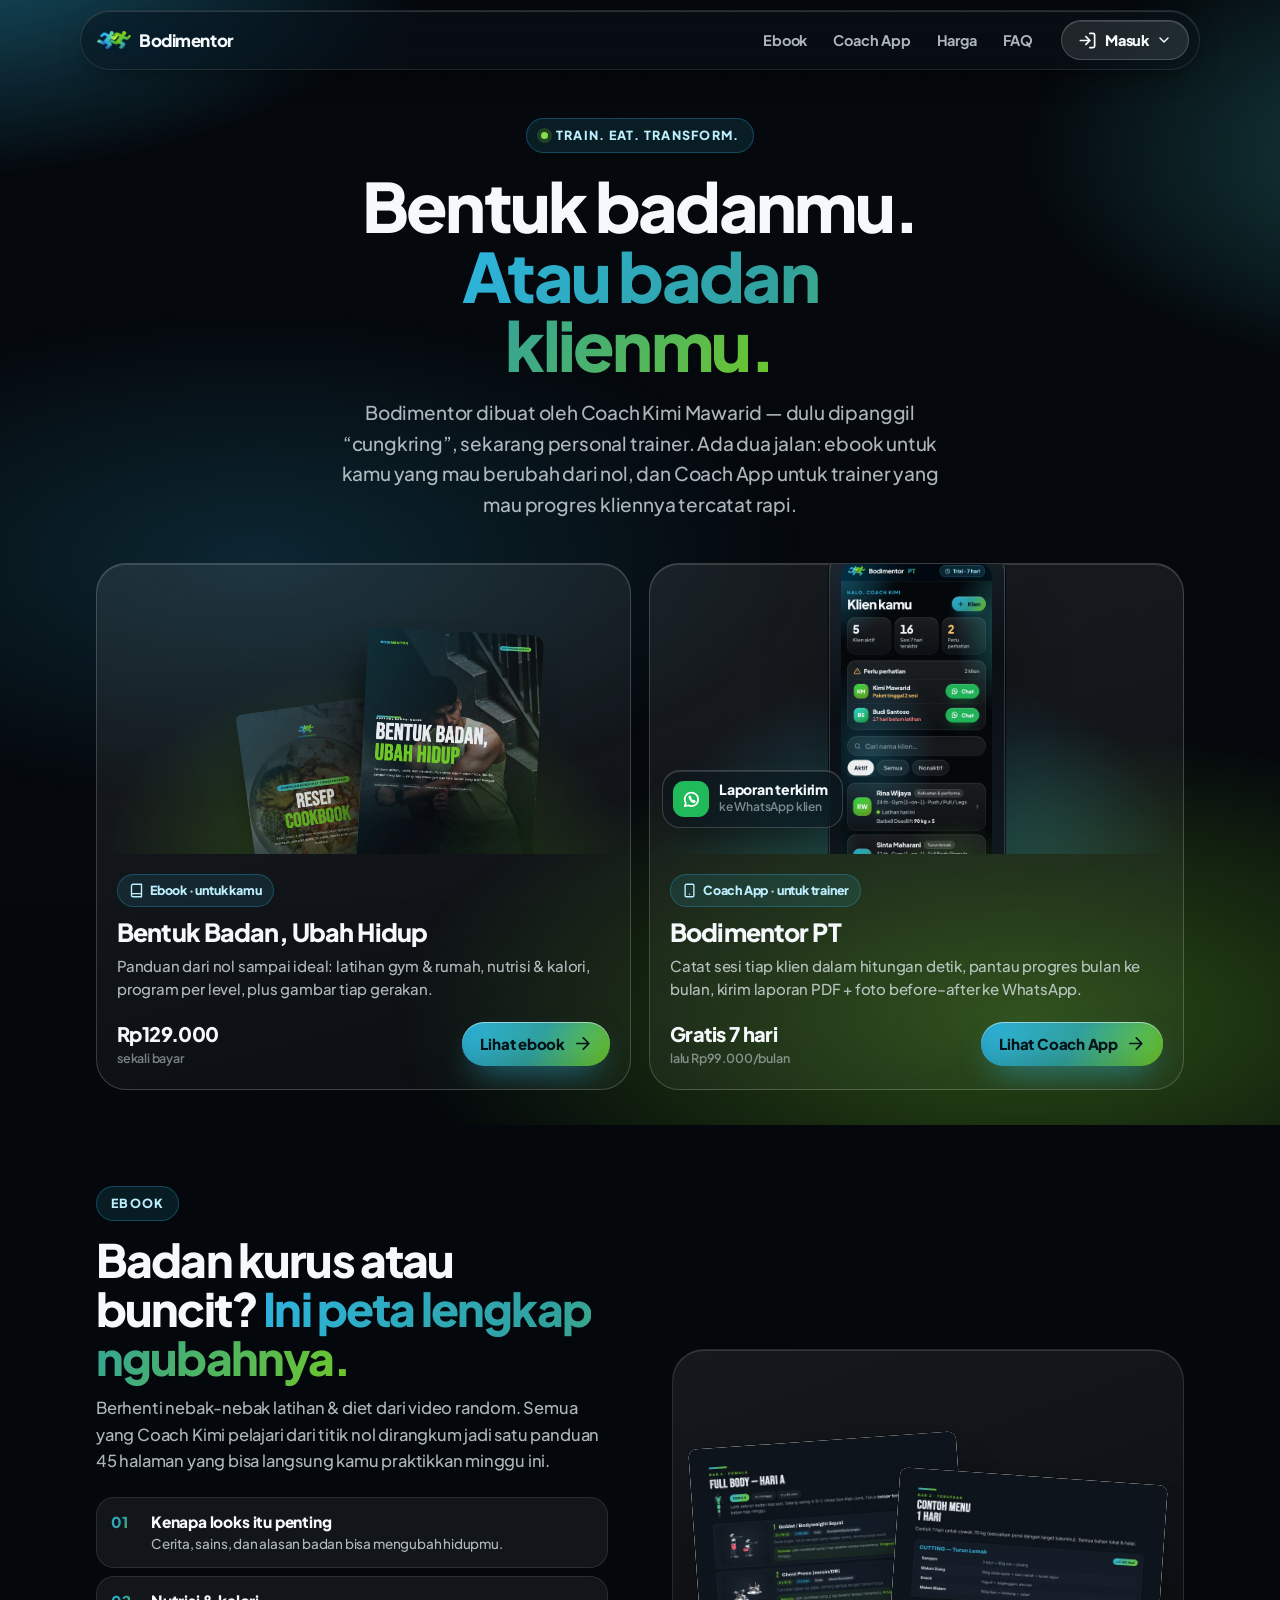
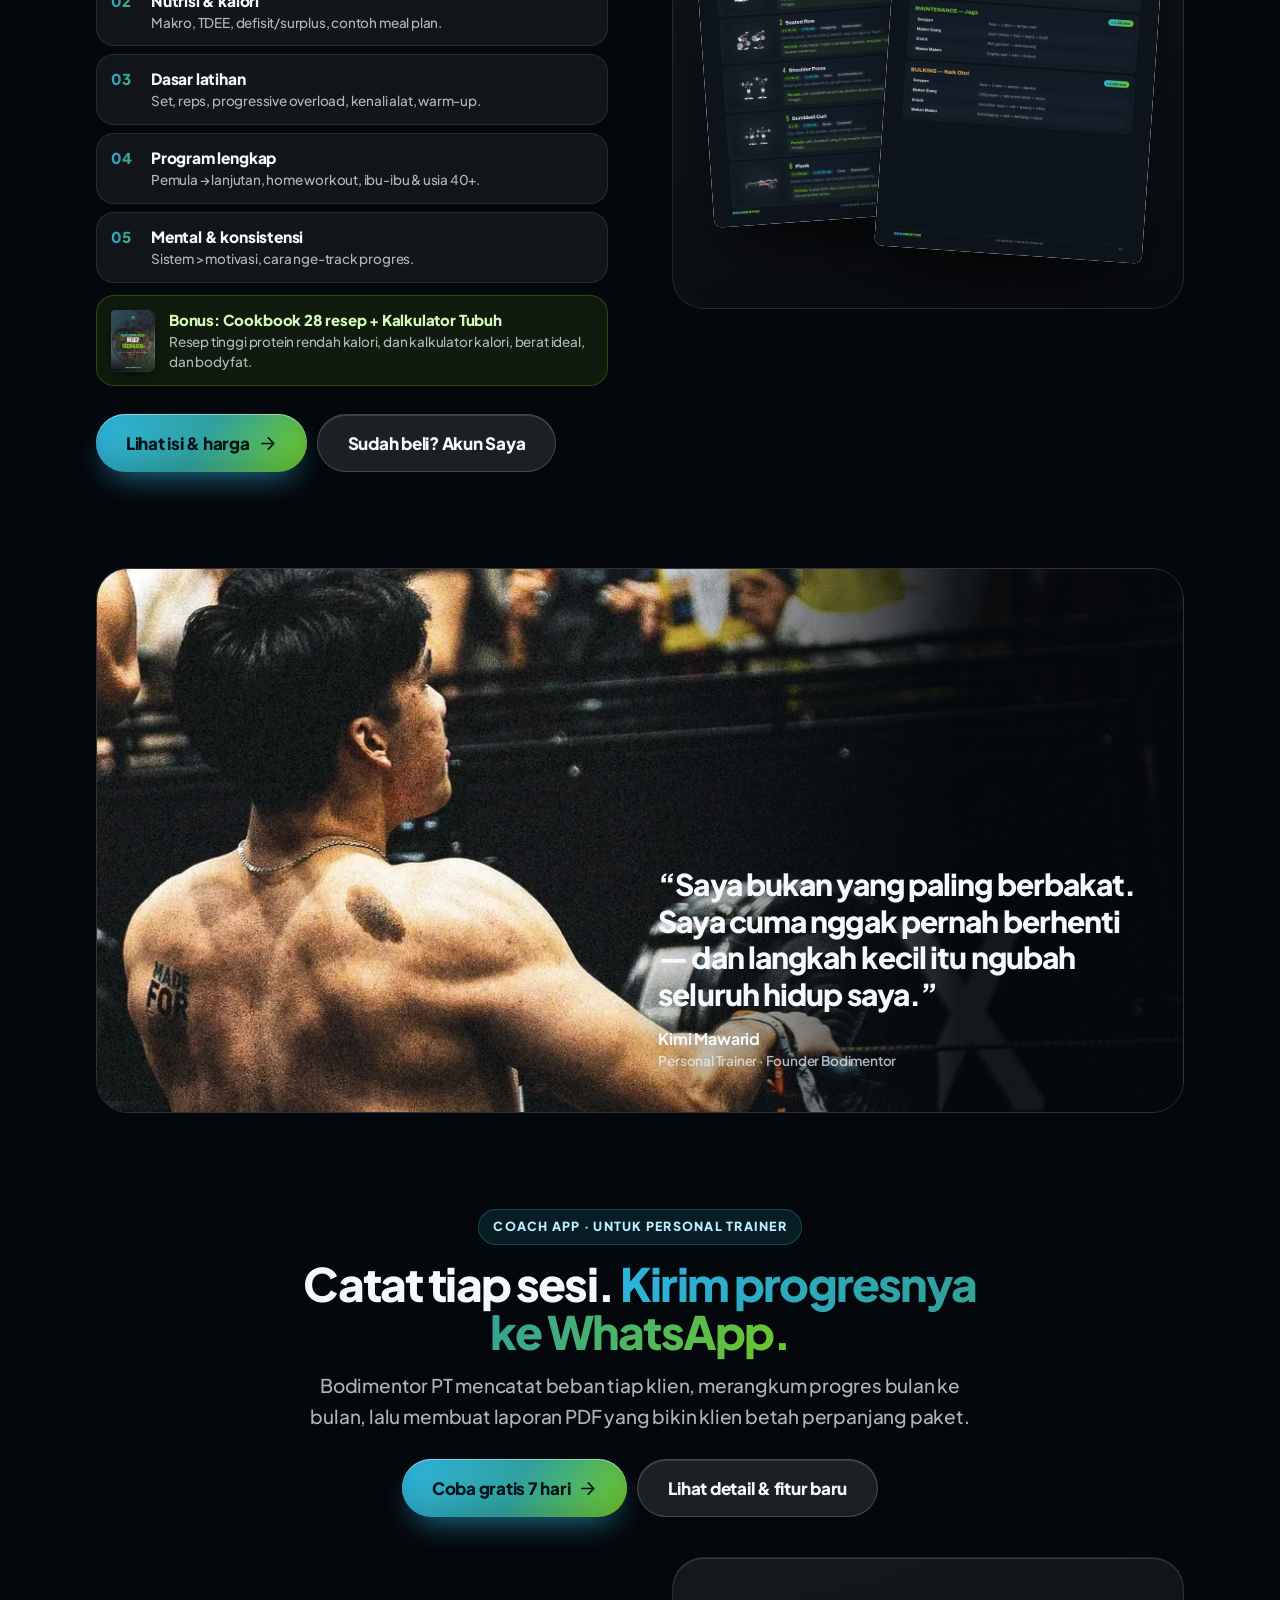
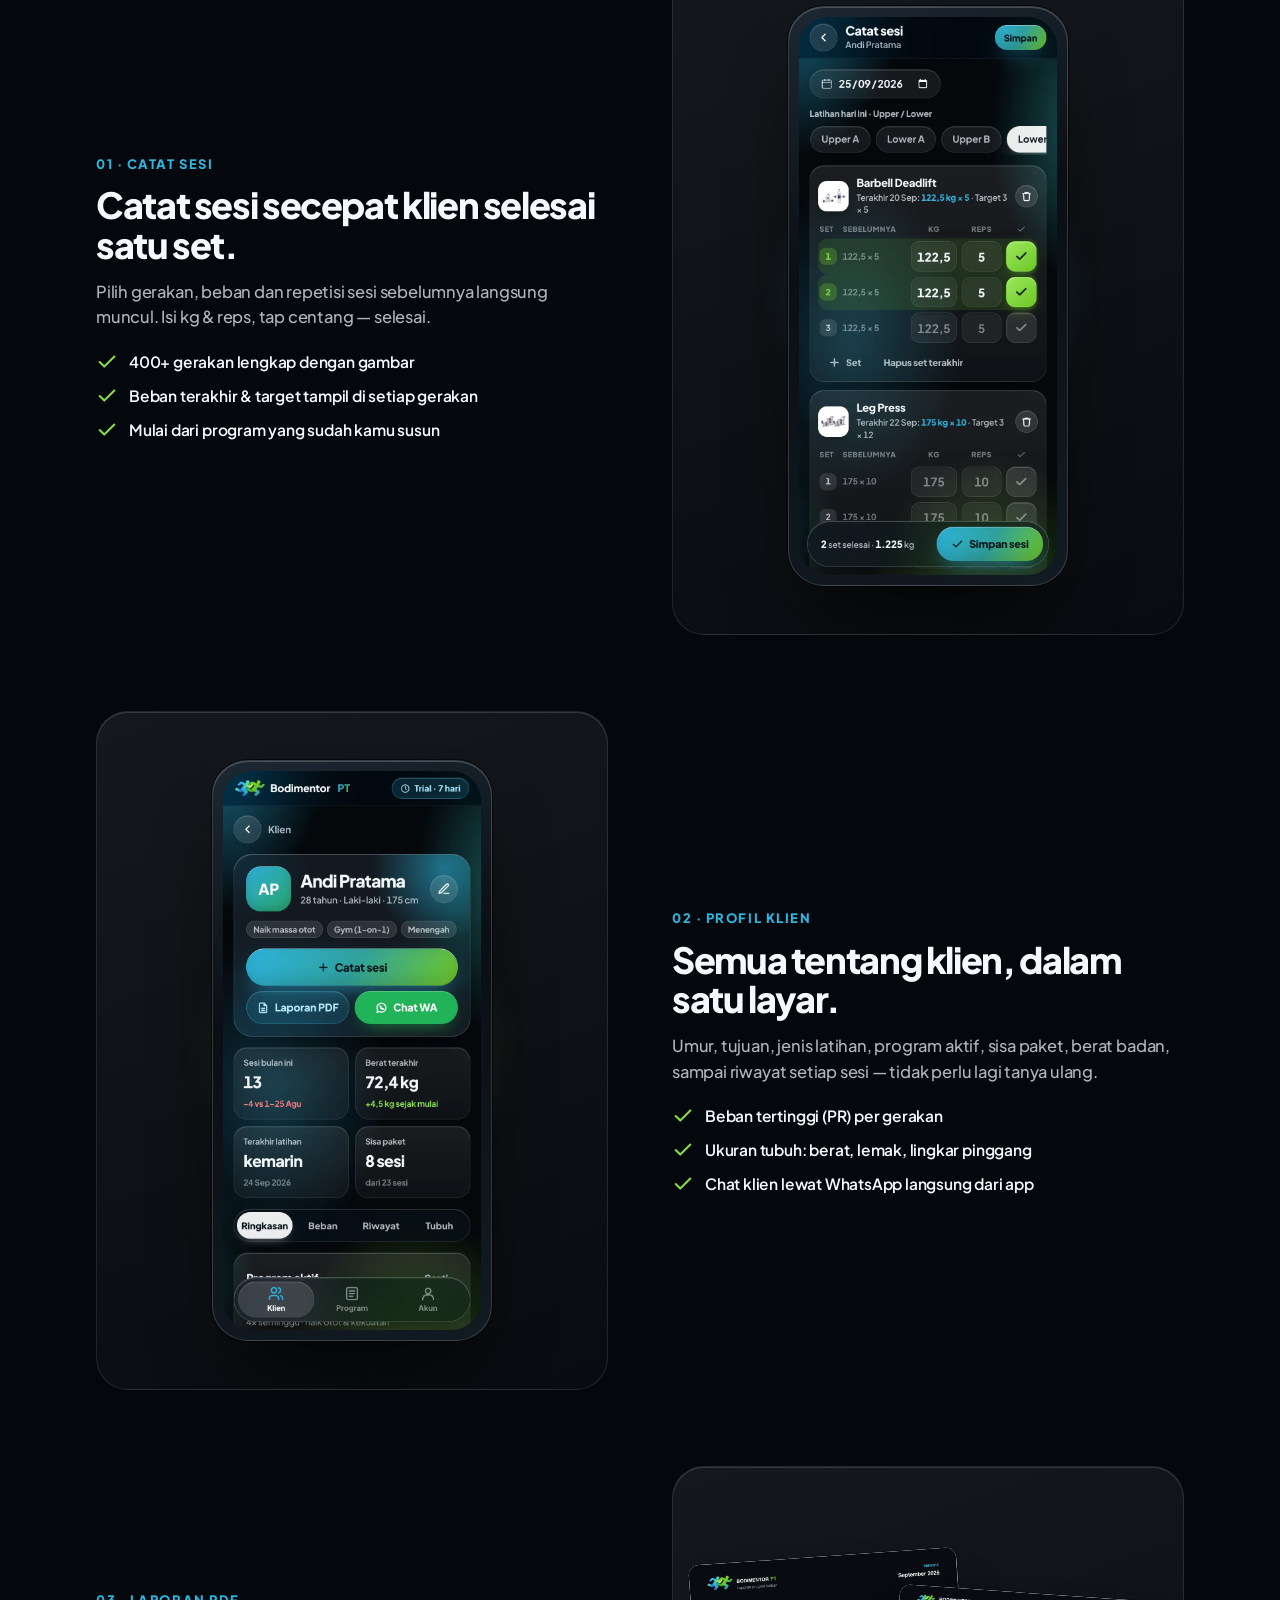
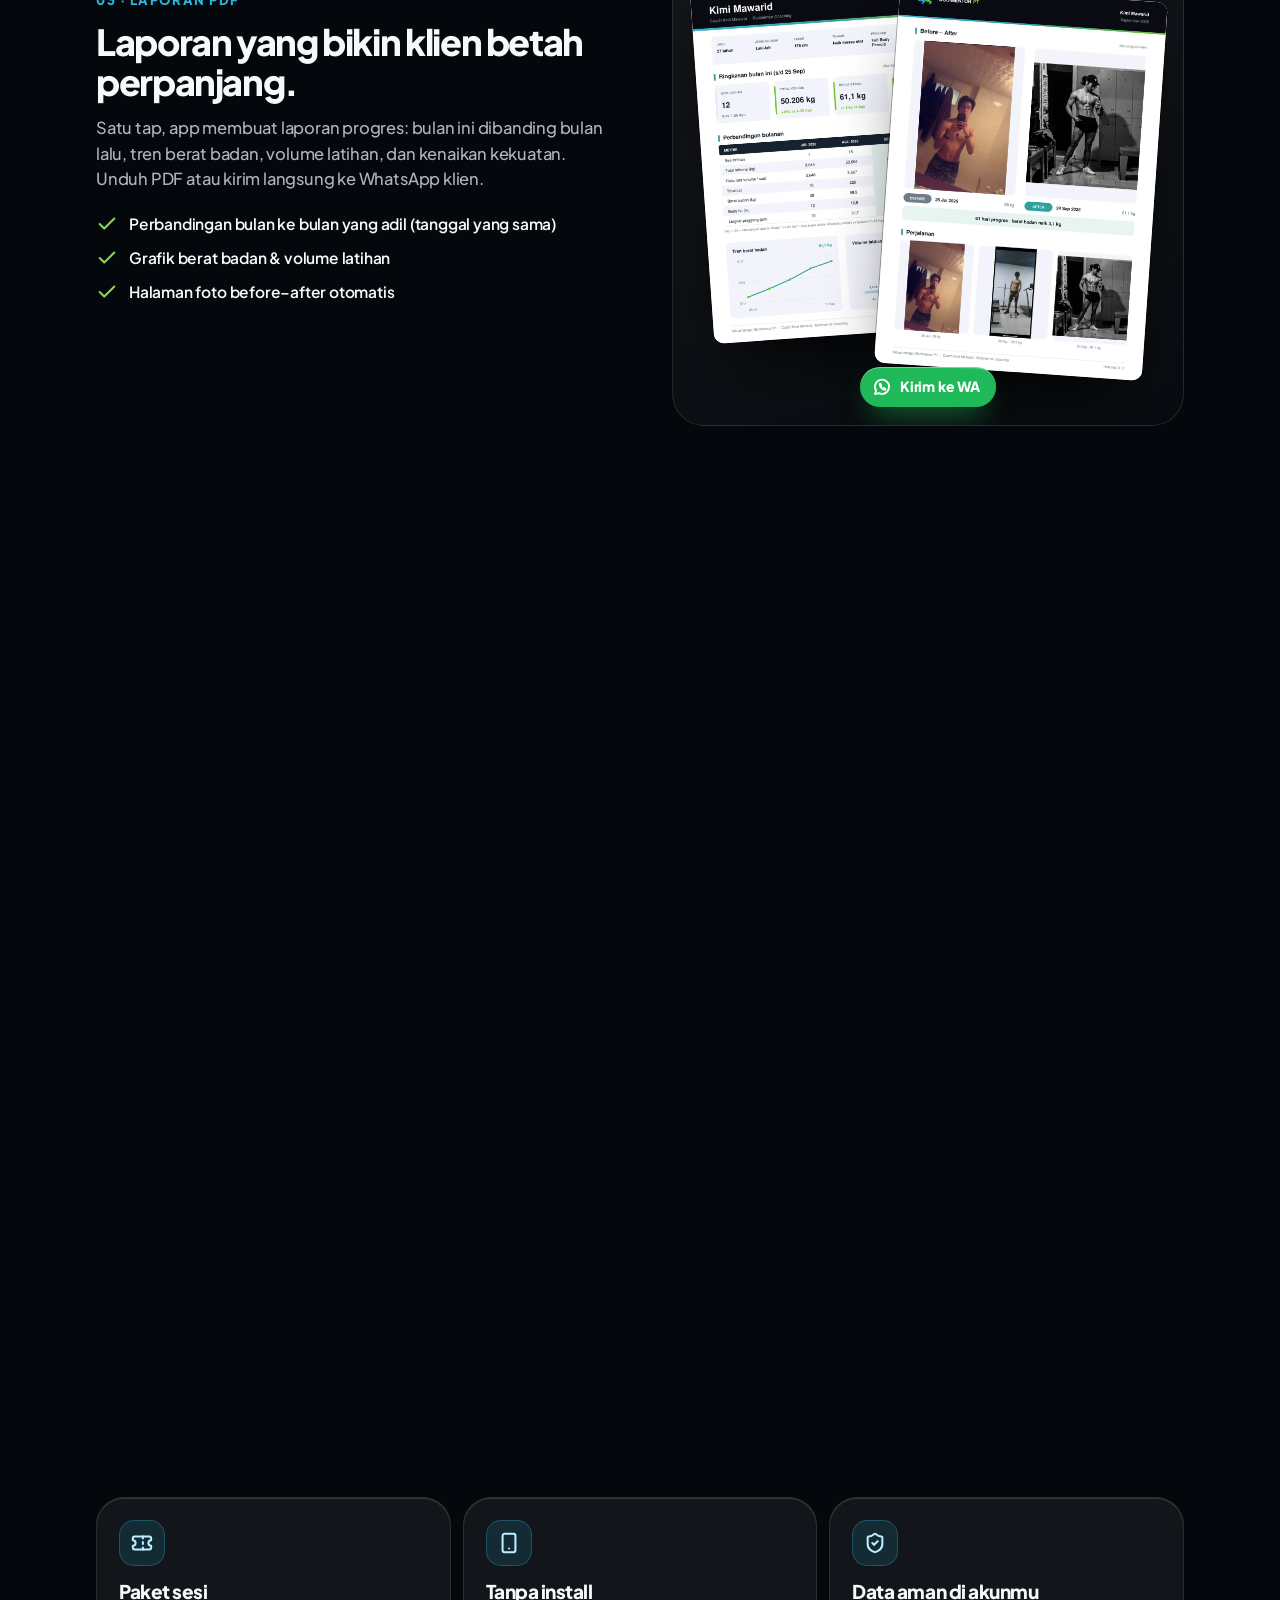
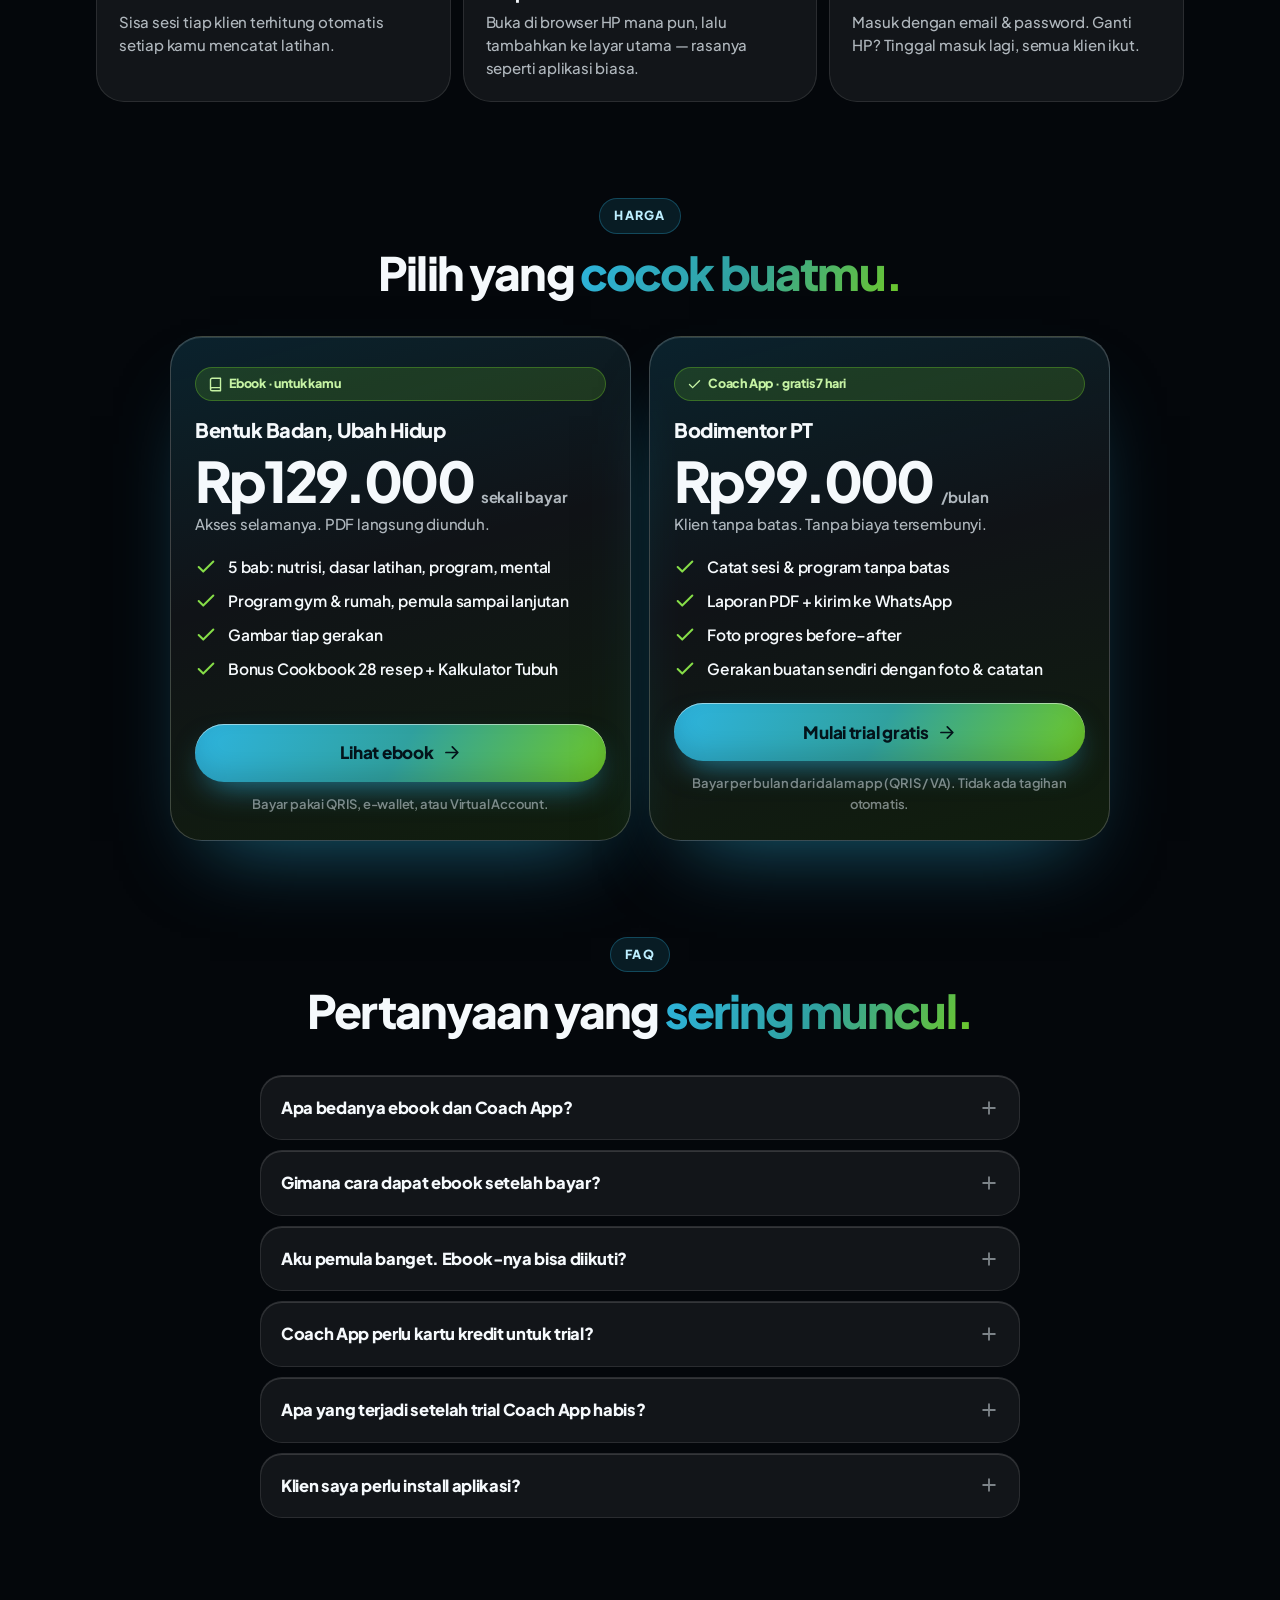
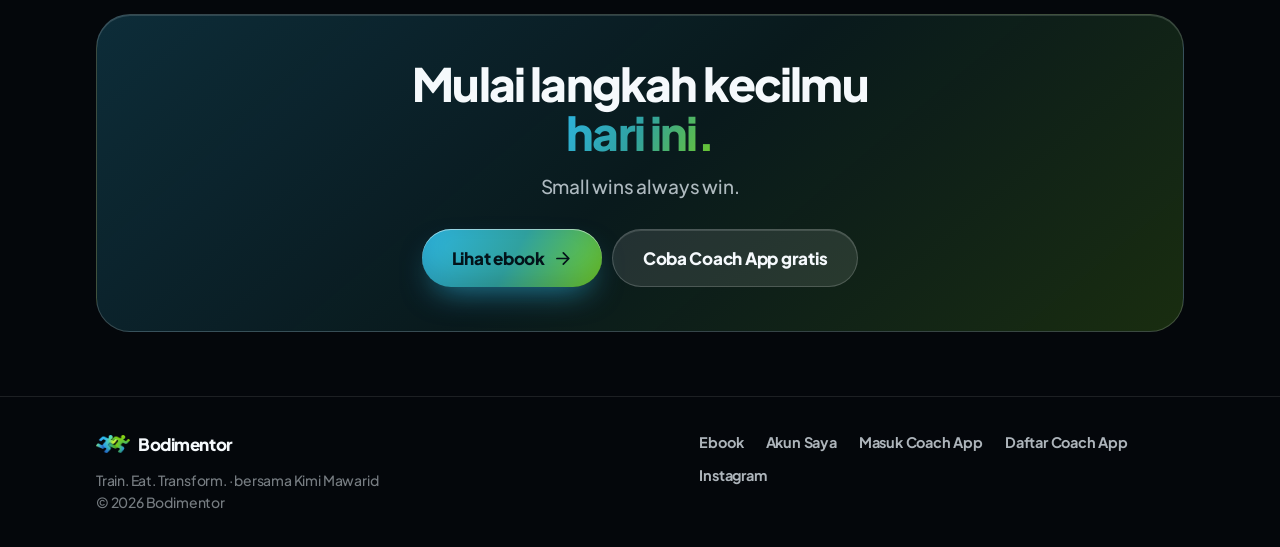
==== commit d3f24f4b: "Deploy 2026-09-25 10:29" ====
--- a/index.html
+++ b/index.html
@@ -20,7 +20,7 @@
   <link rel="preconnect" href="https://fonts.googleapis.com">
   <link rel="preconnect" href="https://fonts.gstatic.com" crossorigin>
   <link href="https://fonts.googleapis.com/css2?family=Plus+Jakarta+Sans:wght@500;600;700;800&display=swap" rel="stylesheet">
-  <link rel="stylesheet" href="home/home.css?v=5">
+  <link rel="stylesheet" href="home/home.css?v=6">
   <script>document.documentElement.classList.add('js');</script>
 </head>
 <body>
@@ -49,7 +49,7 @@
     <a class="brand" href="./" aria-label="Bodimentor — beranda"><img src="home/img/mark.webp" width="160" height="85" alt="">Bodimentor</a>
     <div class="nav-links">
       <a href="#ebook">Ebook</a>
-      <a href="#coach">Coach App</a>
+      <a href="coach">Coach App</a>
       <a href="#harga">Harga</a>
       <a href="#faq">FAQ</a>
     </div>
@@ -84,7 +84,7 @@
             <div class="prod-foot"><span class="pp"><b>Rp129.000</b><small>sekali bayar</small></span><span class="btn primary">Lihat ebook <svg class="ic"><use href="#i-arrow"/></svg></span></div>
           </div>
         </a>
-        <a class="prod rv" href="app#/daftar">
+        <a class="prod rv" href="coach">
           <div class="prod-vis app-vis">
             <div class="phone"><img src="home/img/app-klien.webp" width="780" height="1688" alt="Coach App: daftar klien dan klien yang perlu perhatian"></div>
             <div class="chip c1"><span class="ci"><svg class="ic"><use href="#i-wa"/></svg></span><div><b>Laporan terkirim</b><span>ke WhatsApp klien</span></div></div>
@@ -93,7 +93,7 @@
             <span class="ptag"><svg class="ic"><use href="#i-phone"/></svg>Coach App · untuk trainer</span>
             <h2>Bodimentor PT</h2>
             <p>Catat sesi tiap klien dalam hitungan detik, pantau progres bulan ke bulan, kirim laporan PDF + foto before–after ke WhatsApp.</p>
-            <div class="prod-foot"><span class="pp"><b>Gratis 7 hari</b><small>lalu Rp99.000/bulan</small></span><span class="btn primary">Coba gratis <svg class="ic"><use href="#i-arrow"/></svg></span></div>
+            <div class="prod-foot"><span class="pp"><b>Gratis 7 hari</b><small>lalu Rp99.000/bulan</small></span><span class="btn primary">Lihat Coach App <svg class="ic"><use href="#i-arrow"/></svg></span></div>
           </div>
         </a>
       </div>
@@ -149,6 +149,7 @@
         <span class="eyebrow">Coach App · untuk personal trainer</span>
         <h2>Catat tiap sesi. <span class="gt">Kirim progresnya ke WhatsApp.</span></h2>
         <p class="lead">Bodimentor PT mencatat beban tiap klien, merangkum progres bulan ke bulan, lalu membuat laporan PDF yang bikin klien betah perpanjang paket.</p>
+        <div class="cta-row" style="animation:none"><a class="btn lg primary" href="app#/daftar">Coba gratis 7 hari <svg class="ic"><use href="#i-arrow"/></svg></a><a class="btn lg" href="coach">Lihat detail &amp; fitur baru</a></div>
       </div>
 
       <div class="feat">
@@ -308,6 +309,6 @@
   </div>
 </footer>
 
-<script src="home/home.js?v=3" defer></script>
+<script src="home/home.js?v=4" defer></script>
 </body>
 </html>
--- a/home/home.css
+++ b/home/home.css
@@ -367,3 +367,9 @@
 .foot nav { align-content: start; }
 .prices .amt { flex-wrap: wrap; column-gap: 8px; row-gap: 2px; }
 .prices .amt span { white-space: nowrap; }
+
+/* ============ halaman /coach ============ */
+.mini { position: relative; }
+.newtag { position: absolute; top: 18px; right: 18px; font-size: 11.5px; font-weight: 800; letter-spacing: .06em; text-transform: uppercase; padding: 5px 10px; border-radius: 999px; background: var(--grad); color: #03131A; }
+.prices.one { grid-template-columns: 1fr; max-width: 460px; }
+.foot .ebook img { object-fit: cover; object-position: top; }
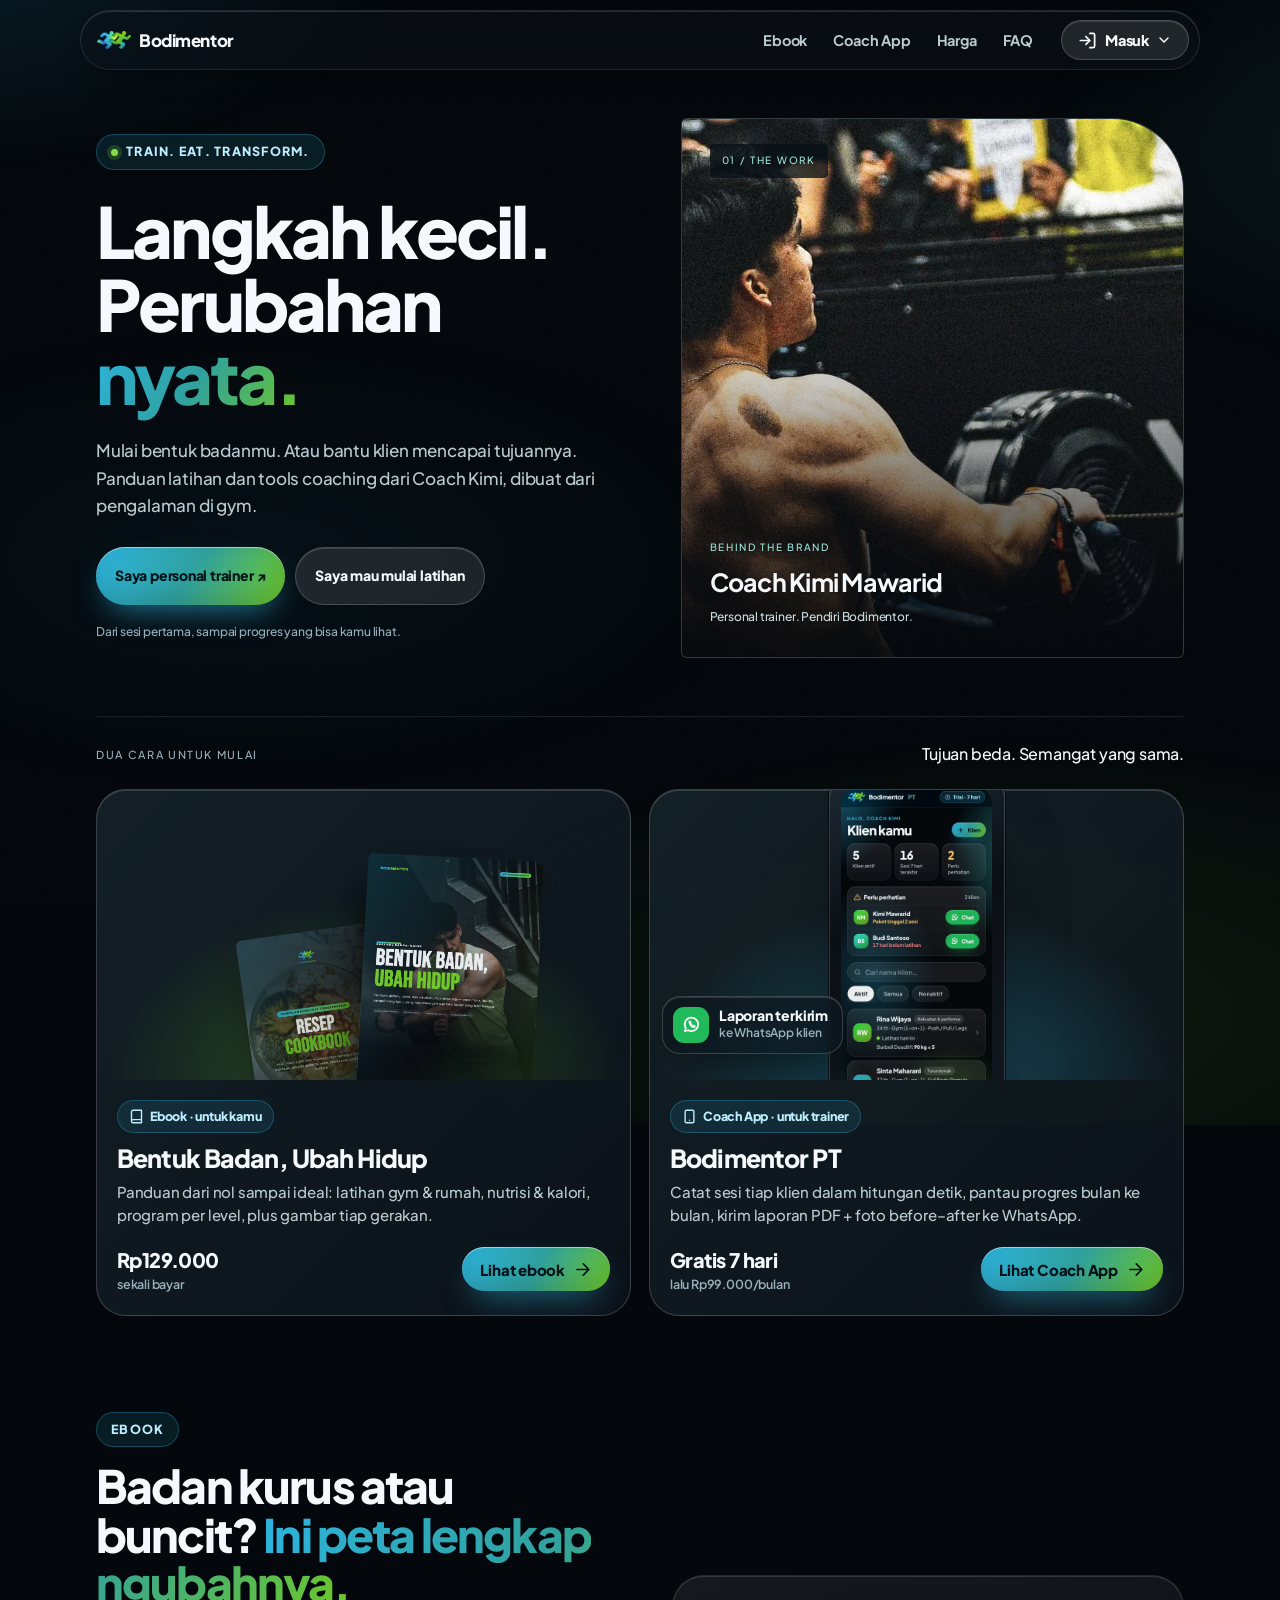
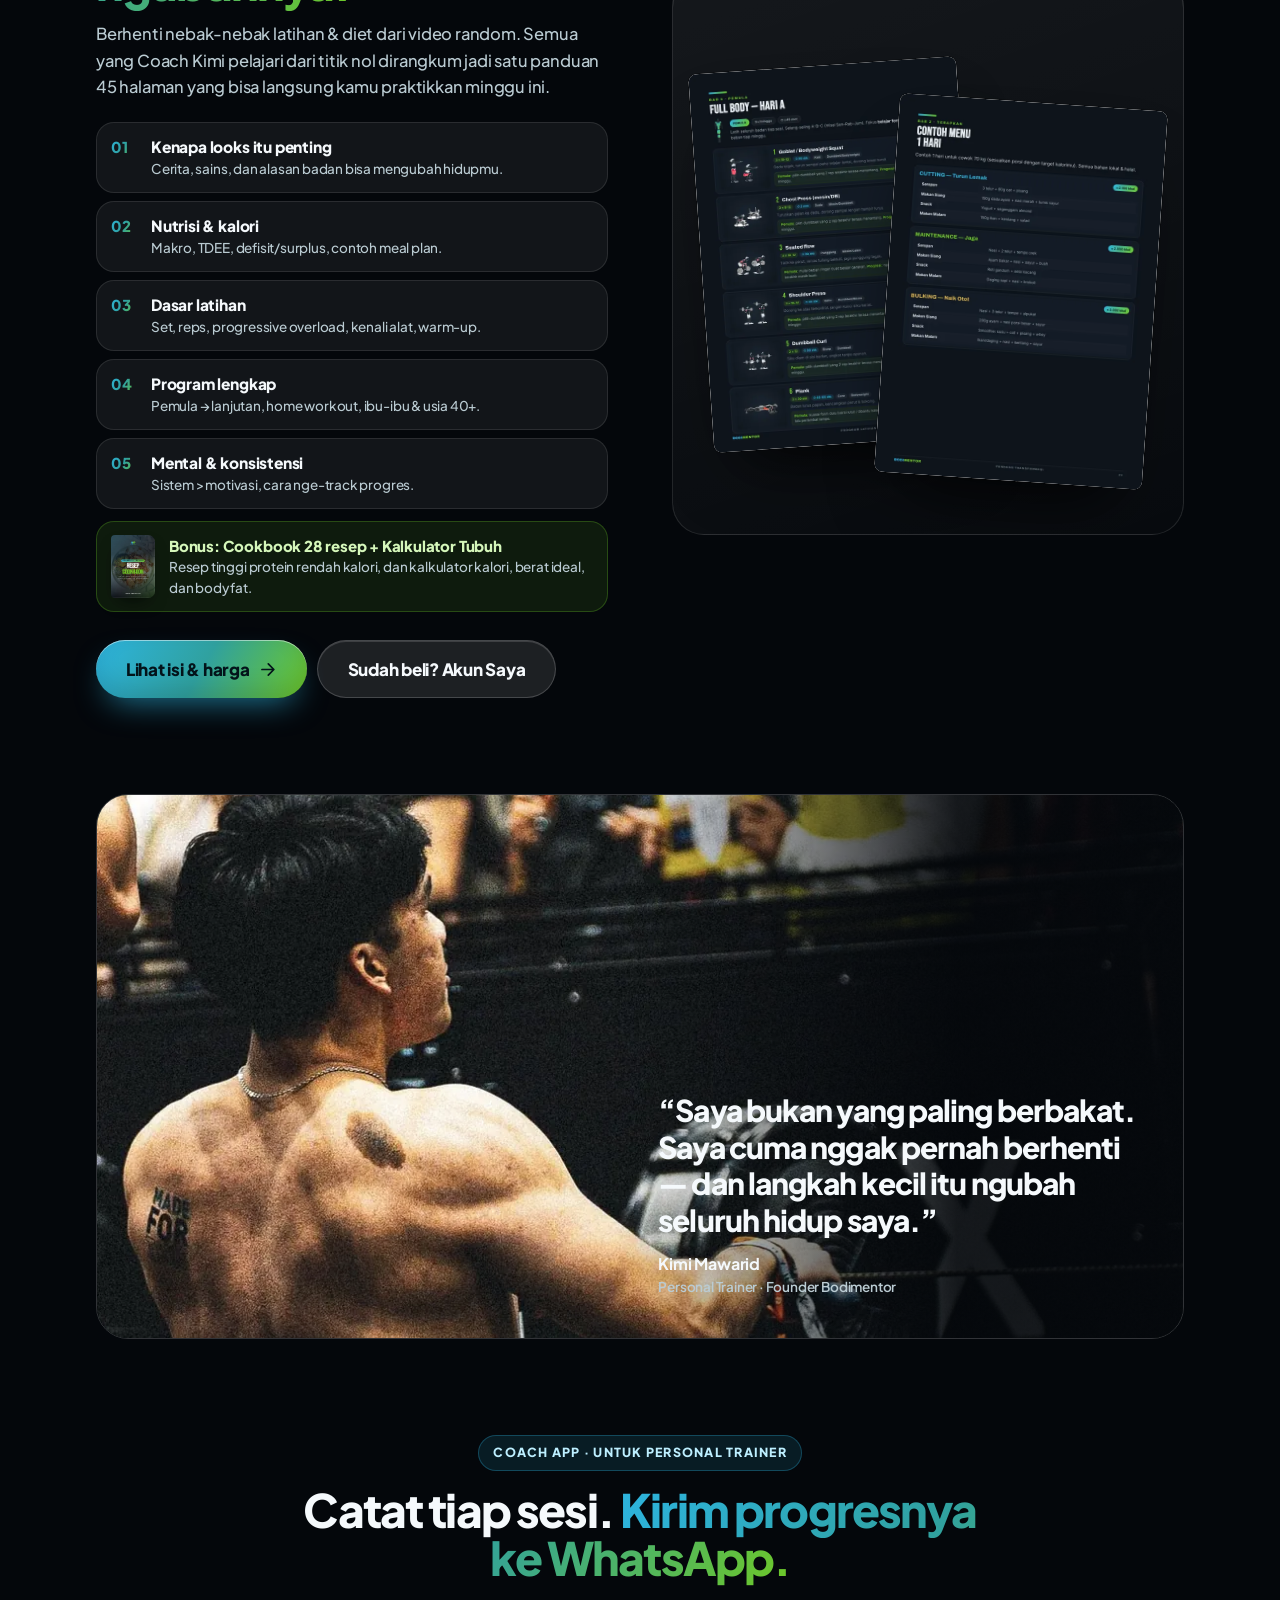
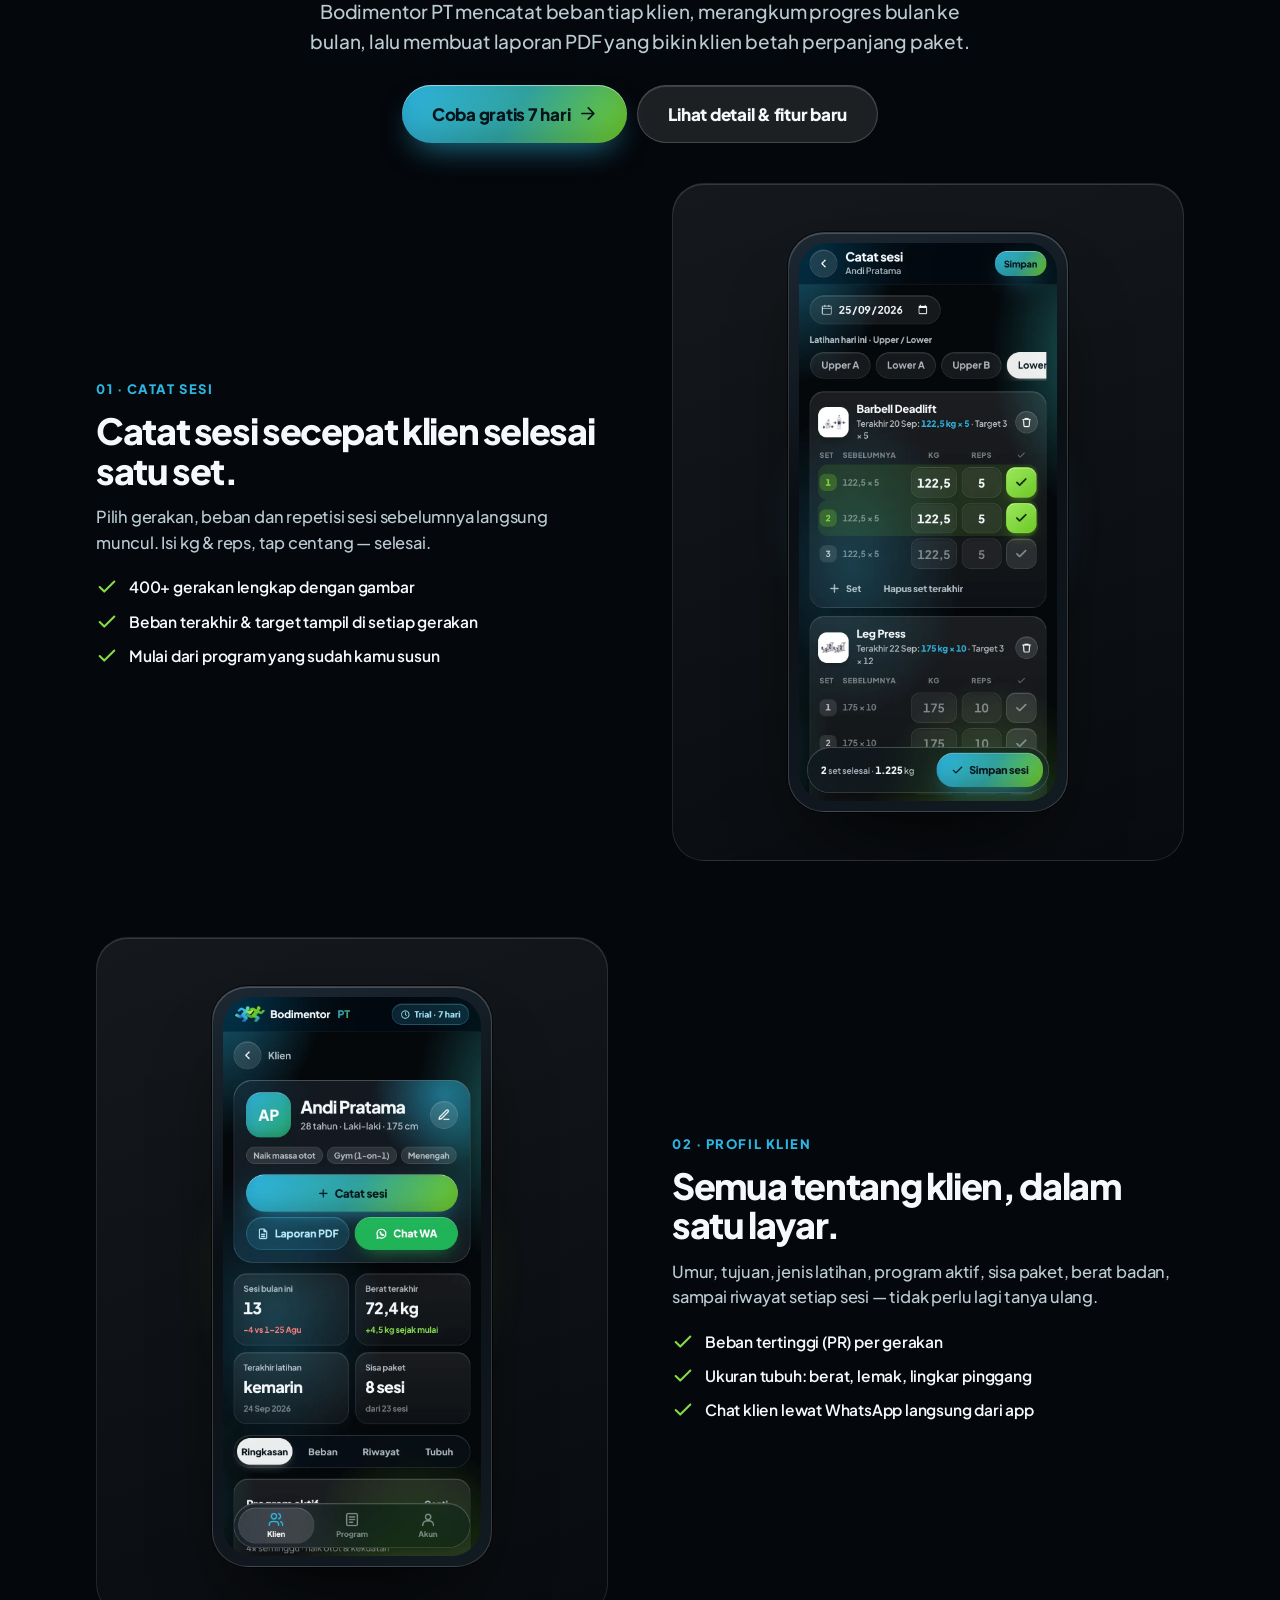
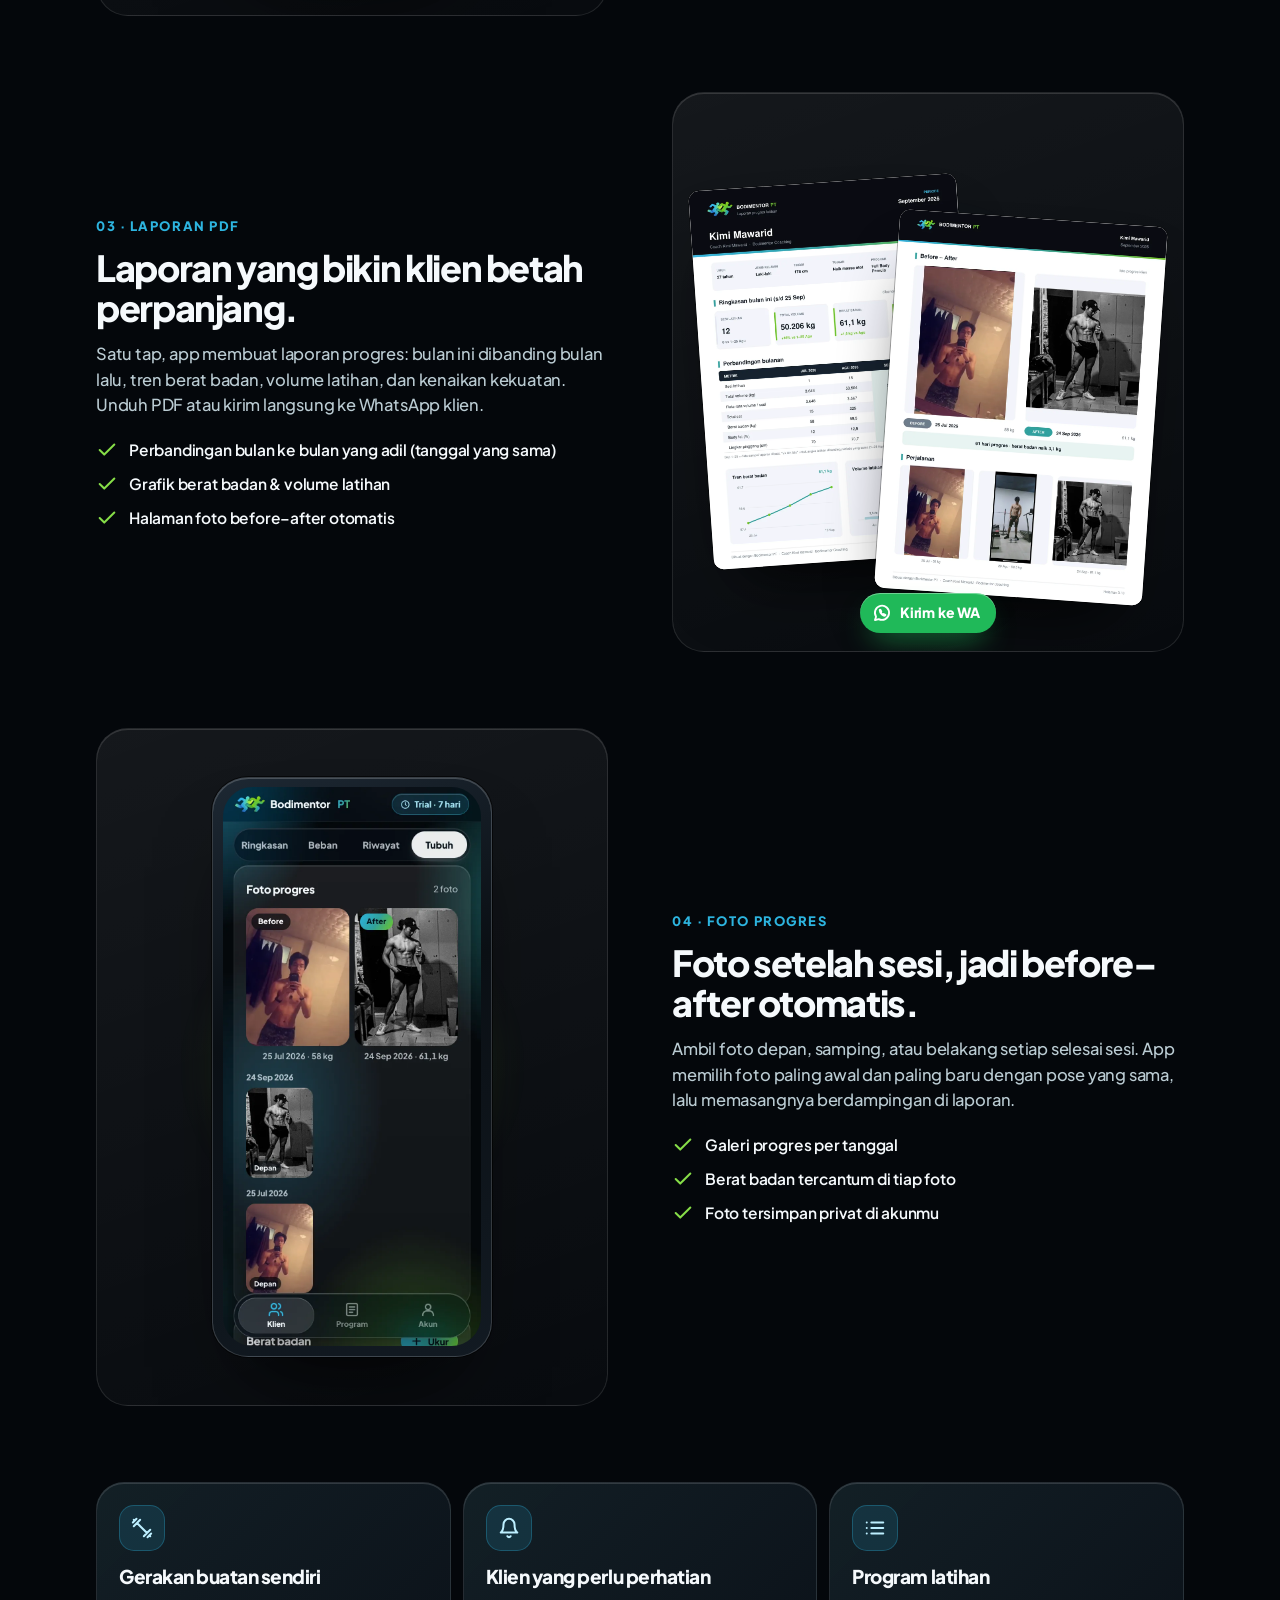
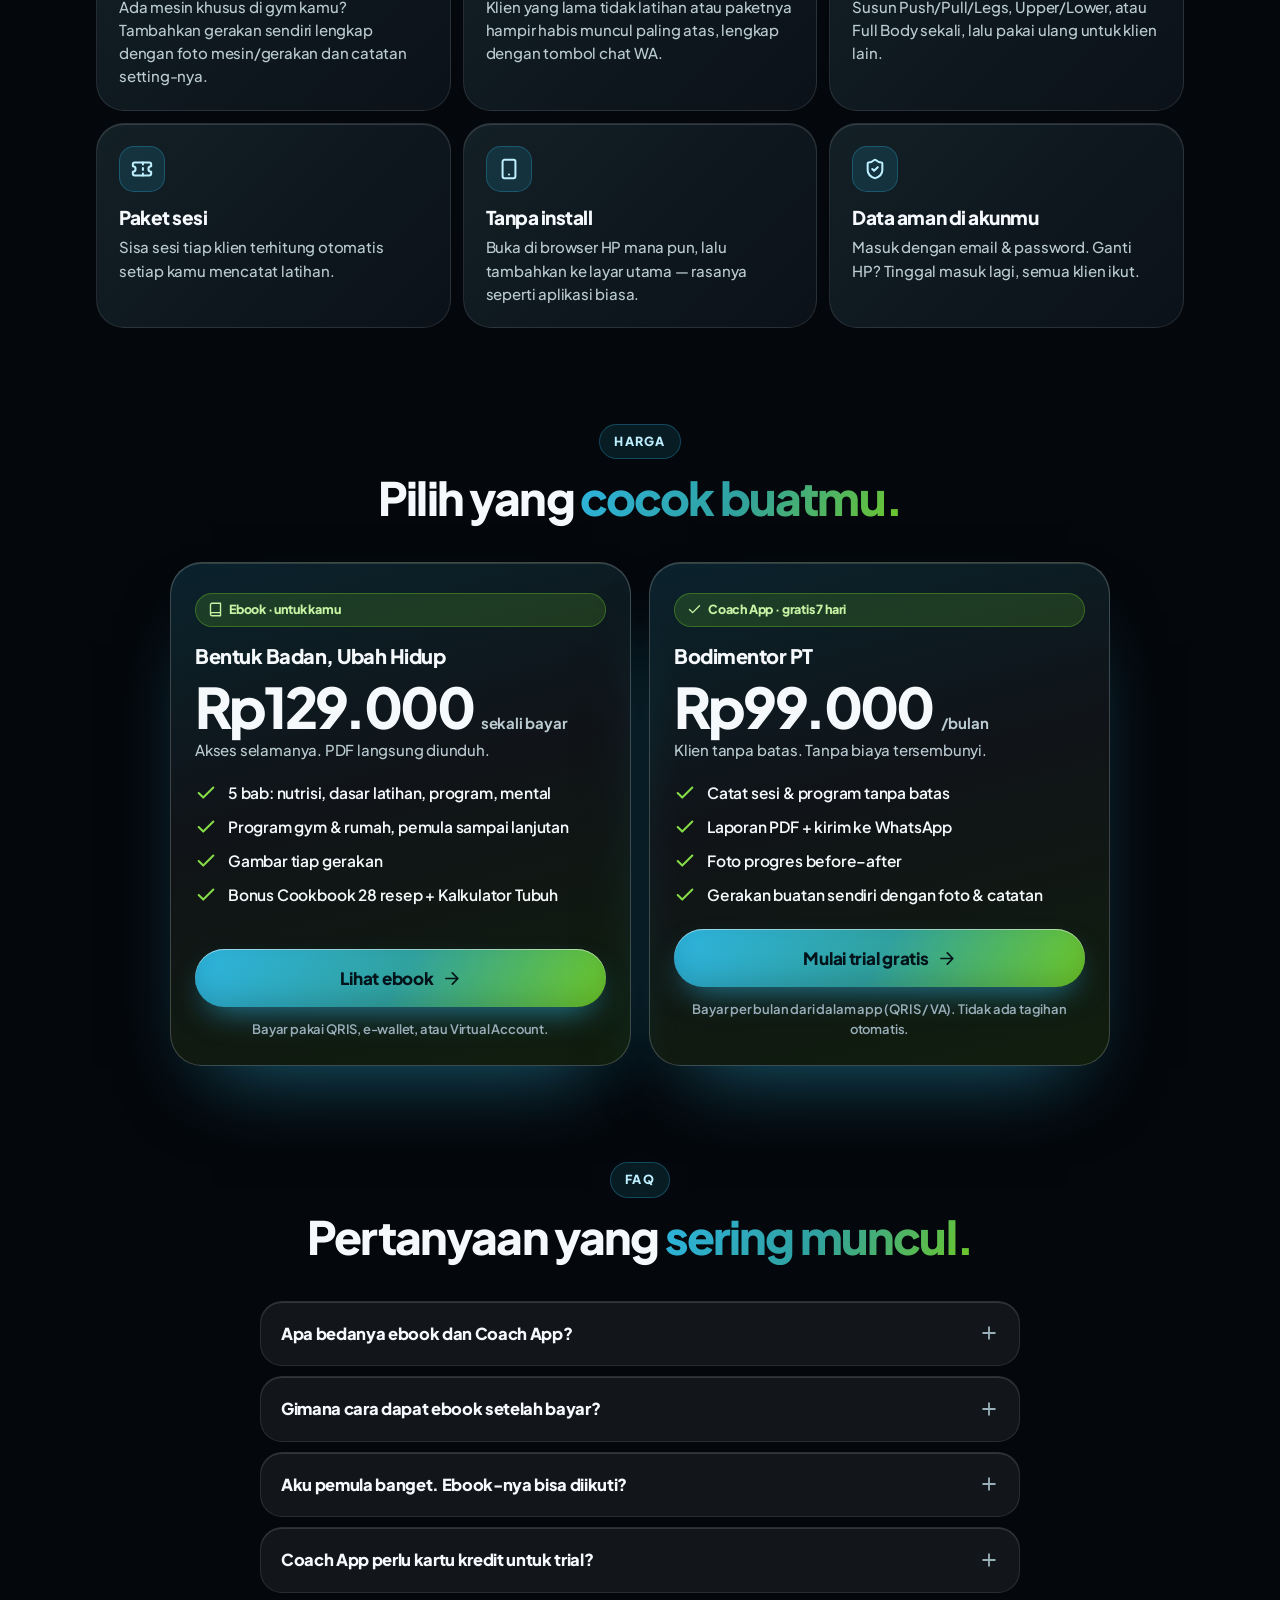
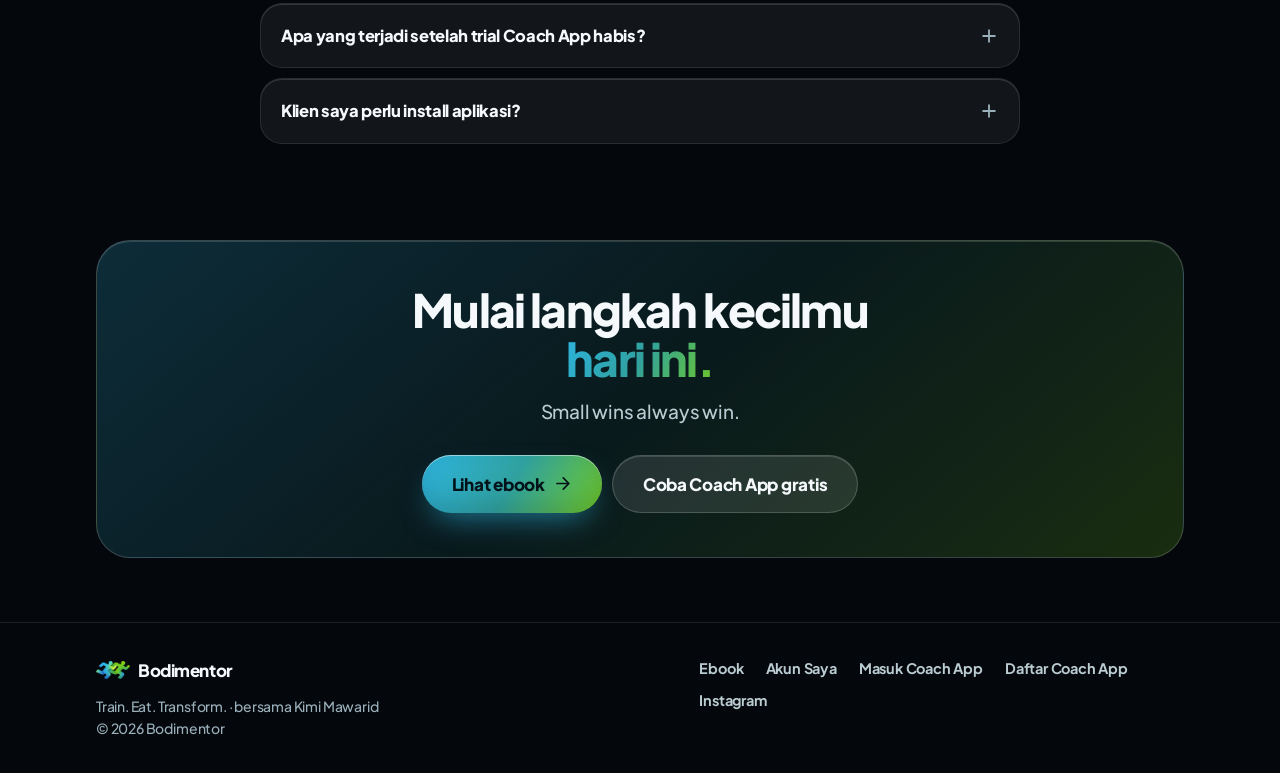
==== commit b5ccb27d: "Improve Coach App readability and remove sample content" ====
--- a/index.html
+++ b/index.html
@@ -20,7 +20,7 @@
   <link rel="preconnect" href="https://fonts.googleapis.com">
   <link rel="preconnect" href="https://fonts.gstatic.com" crossorigin>
   <link href="https://fonts.googleapis.com/css2?family=Plus+Jakarta+Sans:wght@500;600;700;800&display=swap" rel="stylesheet">
-  <link rel="stylesheet" href="home/home.css?v=6">
+  <link rel="stylesheet" href="home/home.css?v=gpt1">
   <script>document.documentElement.classList.add('js');</script>
 </head>
 <body>
@@ -67,10 +67,16 @@
   <!-- HERO: dua produk -->
   <section class="hero">
     <div class="wrap">
-      <span class="eyebrow"><i></i>Train. Eat. Transform.</span>
-      <h1>Bentuk badanmu. <span class="gt">Atau badan klienmu.</span></h1>
-      <p class="lead">Bodimentor dibuat oleh Coach Kimi Mawarid — dulu dipanggil “cungkring”, sekarang personal trainer. Ada dua jalan: ebook untuk kamu yang mau berubah dari nol, dan Coach App untuk trainer yang mau progres kliennya tercatat rapi.</p>
-
+      <div class="editorial-hero">
+        <div class="editorial-copy"><span class="eyebrow"><i></i>Train. Eat. Transform.</span>
+          <h1>Langkah kecil.<br>Perubahan <span class="gt">nyata.</span></h1>
+          <p class="lead">Mulai bentuk badanmu. Atau bantu klien mencapai tujuannya. Panduan latihan dan tools coaching dari Coach Kimi, dibuat dari pengalaman di gym.</p>
+          <div class="cta-row"><a class="btn primary lg" href="coach">Saya personal trainer ↗</a><a class="btn lg" href="#ebook">Saya mau mulai latihan</a></div>
+          <p class="editorial-note">Dari sesi pertama, sampai progres yang bisa kamu lihat.</p>
+        </div>
+        <figure class="training-photo"><img src="home/img/kimi.webp" width="1100" height="733" alt="Coach Kimi berlatih cable row di gym" fetchpriority="high"><figcaption><span>BEHIND THE BRAND</span><strong>Coach Kimi Mawarid</strong><small>Personal trainer. Pendiri Bodimentor.</small></figcaption><span class="photo-index" aria-hidden="true">01 / THE WORK</span></figure>
+      </div>
+      <div class="product-intro"><span>DUA CARA UNTUK MULAI</span><p>Tujuan beda. Semangat yang sama.</p></div>
       <div class="prods">
         <a class="prod rv" href="ebook">
           <div class="prod-vis ebook-vis">
--- a/home/home.css
+++ b/home/home.css
@@ -373,3 +373,28 @@
 .newtag { position: absolute; top: 18px; right: 18px; font-size: 11.5px; font-weight: 800; letter-spacing: .06em; text-transform: uppercase; padding: 5px 10px; border-radius: 999px; background: var(--grad); color: #03131A; }
 .prices.one { grid-template-columns: 1fr; max-width: 460px; }
 .foot .ebook img { object-fit: cover; object-position: top; }
+
+/* bodimentorGPT — editorial photography, quieter brand atmosphere */
+:root { --ink-2:#BACBD2; --ink-3:#99AFBA; --frost:blur(22px) saturate(125%); }
+body::before { opacity:.3; animation:none; will-change:auto; }
+:focus-visible { outline:2px solid #76D7ED; outline-offset:5px; }
+.editorial-hero { display:grid; grid-template-columns:1.05fr 1fr; gap:56px; align-items:center; text-align:left; }
+.hero .editorial-copy h1 { margin:24px 0; font-size:clamp(42px,5.5vw,72px); line-height:1.04; }
+.hero .editorial-copy .lead { max-width:510px; margin:0; font-size:17px; }
+.editorial-copy .cta-row { justify-content:flex-start; margin-top:28px; gap:10px; }
+.editorial-copy .btn { font-size:14px; padding:0 19px; }
+.editorial-note { color:var(--ink-3); font-size:12px; margin-top:18px; }
+.training-photo { position:relative; min-width:0; height:540px; border-radius:6px 72px 6px 6px; overflow:hidden; background:#142024; border:1px solid #ffffff20; }
+.training-photo img { width:100%; height:100%; object-fit:cover; object-position:42% center; }
+.training-photo::after { content:''; position:absolute; inset:35% 0 0; background:linear-gradient(transparent,rgba(4,7,11,.94)); }
+.training-photo figcaption { position:absolute; bottom:30px; left:28px; z-index:1; display:grid; gap:7px; }
+.training-photo figcaption span,.photo-index { font-size:10px; letter-spacing:.17em; color:#9BE4D9; }
+.training-photo figcaption strong { font-size:25px; letter-spacing:-.03em; }
+.training-photo figcaption small { color:#CCDBDF; font-size:12px; }
+.photo-index { position:absolute; top:25px; left:28px; background:#081016c9; padding:9px 12px; border-radius:4px; }
+.product-intro { display:flex; justify-content:space-between; align-items:center; gap:16px; margin:58px 0 22px; text-align:left; border-top:1px solid var(--stroke); padding-top:25px; }
+.product-intro span { font-size:11px; letter-spacing:.15em; color:#99AFBA; }.product-intro p { font-size:16px; }
+.hero .prods { margin-top:0; }.prod,.card { background:linear-gradient(135deg,#16242bd9,#0c131ae8); }
+.coach-context { margin:36px auto 0; display:grid; grid-template-columns:140px 1fr; max-width:600px; text-align:left; align-items:center; gap:22px; border:1px solid var(--stroke); background:#101b22; border-radius:20px; overflow:hidden; }
+.coach-context img { width:140px; height:150px; object-fit:cover; }.coach-context p { color:var(--ink-2); font-size:14px; margin:8px 20px 0 0; }.coach-context b { font-size:17px; }
+@media(max-width:760px) { .editorial-hero { grid-template-columns:1fr; gap:30px; }.hero .editorial-copy h1 { font-size:clamp(42px,11vw,64px); }.training-photo { height:360px; border-top-right-radius:52px; }.editorial-copy .cta-row { display:grid; }.product-intro { margin-top:36px; display:block; }.product-intro p { margin-top:8px; }.coach-context { grid-template-columns:110px 1fr; gap:14px; }.coach-context img { width:110px; height:165px; } }
